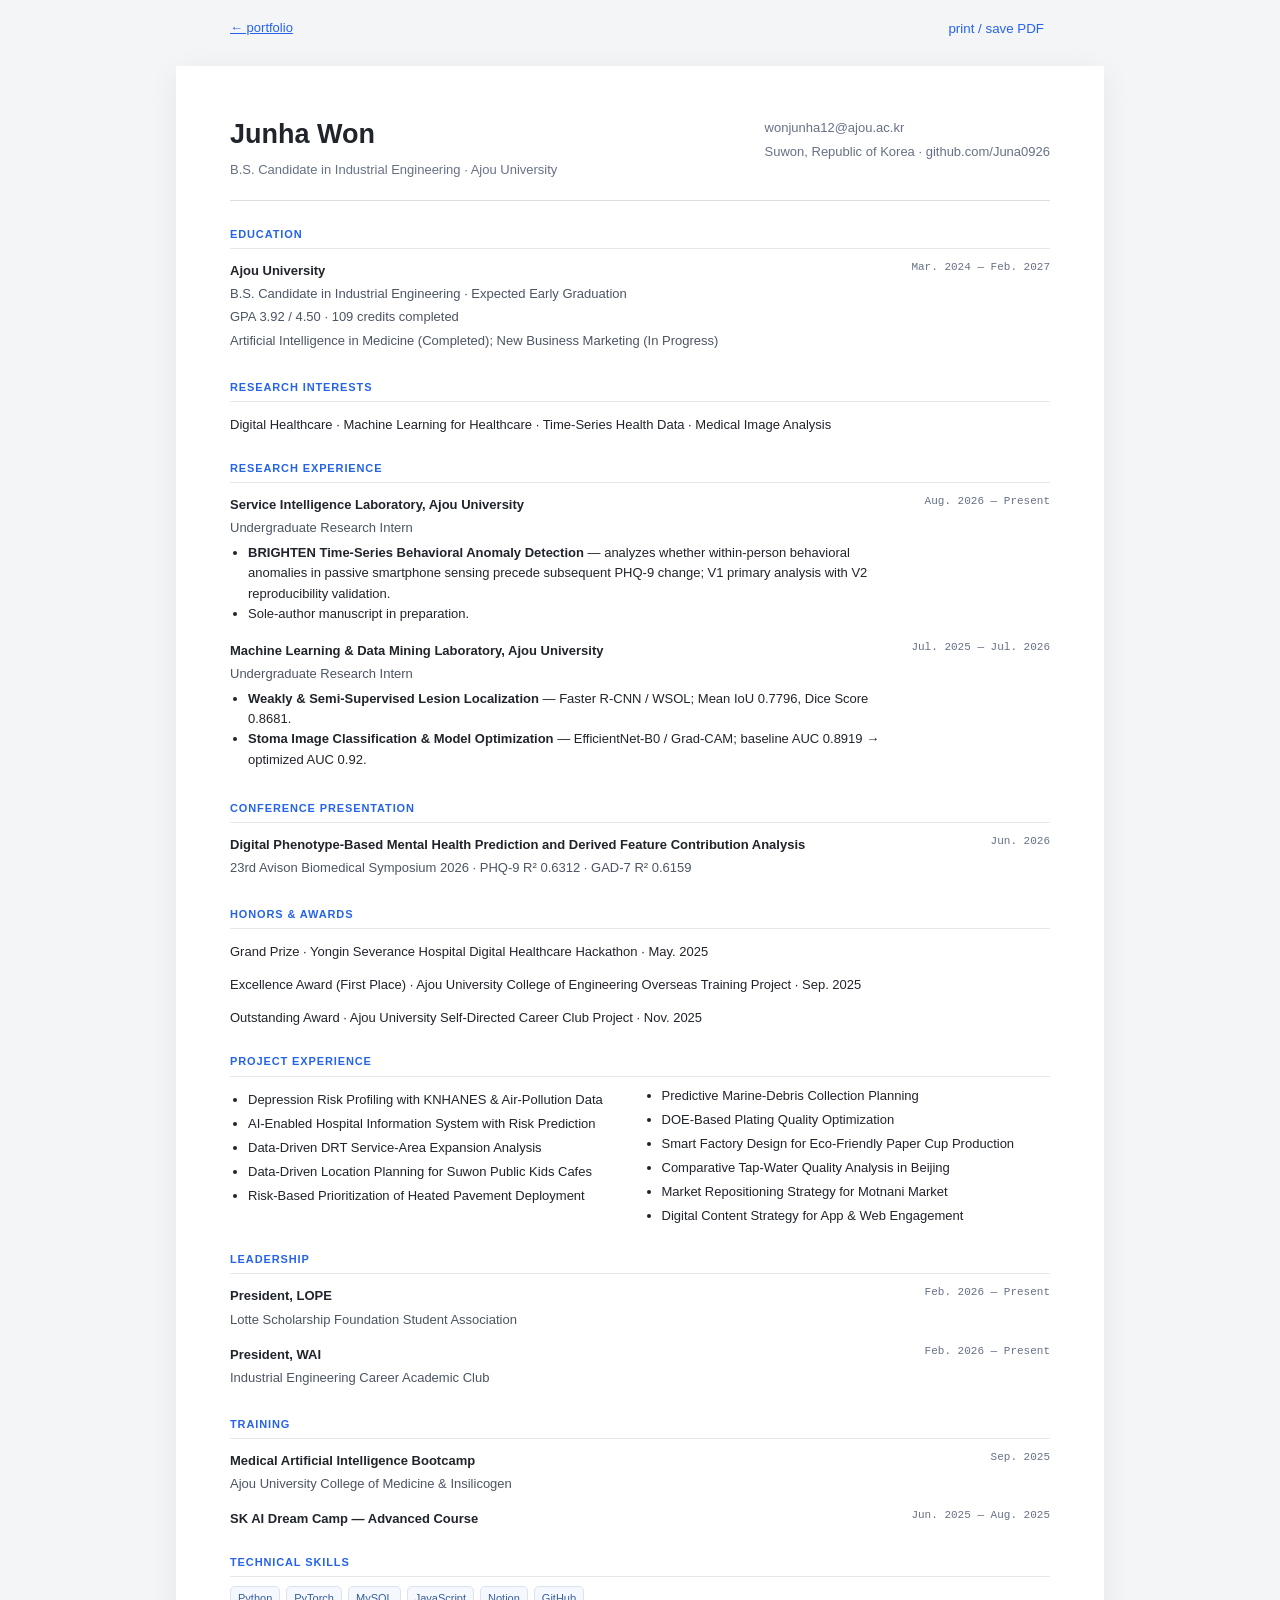
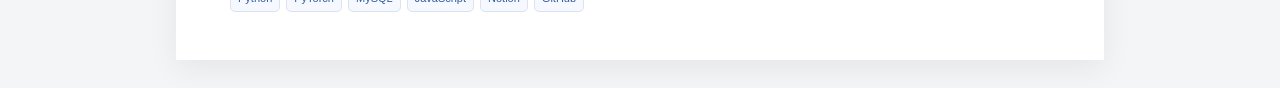
==== cv.html @ 07c9ad77 "Align KNHANES project title in CV" ====
<!doctype html><html lang="en"><head><meta charset="utf-8"><meta name="viewport" content="width=device-width,initial-scale=1"><title>Junha Won · CV</title><style>
body{font:13px/1.55 Arial,sans-serif;color:#20242b;margin:0;background:#f4f5f7}.page{max-width:820px;margin:28px auto;background:#fff;padding:48px 54px;box-shadow:0 8px 30px #0001}.back{max-width:820px;margin:18px auto 0;display:flex;justify-content:space-between}.back a,.back button{border:0;background:none;color:#2563eb;cursor:pointer}.top{display:flex;justify-content:space-between;border-bottom:1px solid #ddd;padding-bottom:16px}.top h1{font-size:27px;margin:0}.top p{margin:4px 0;color:#667085}h2{font-size:11px;letter-spacing:.08em;color:#2563eb;margin:25px 0 9px;border-bottom:1px solid #e5e7eb;padding-bottom:5px}.row{display:flex;justify-content:space-between;gap:24px;margin:12px 0}.row h3{font-size:13px;margin:0}.row p{margin:3px 0;color:#4b5563}.date{font:11px monospace;color:#667085;white-space:nowrap}ul{margin:5px 0;padding-left:18px}.projects{columns:2;column-gap:25px}.projects li{break-inside:avoid;margin:4px 0}.stack{display:flex;flex-wrap:wrap;gap:6px}.stack span{border:1px solid #dbe3f0;background:#f5f8ff;color:#355d9e;border-radius:5px;padding:3px 7px;font-size:11px}@media(max-width:700px){body{background:#fff}.page{margin:0;padding:25px 20px;box-shadow:none}.top,.row{display:block}.date{display:block;margin-top:4px}.projects{columns:1}.back{padding:0 20px}}@media print{body{background:#fff}.back{display:none}.page{margin:0;box-shadow:none}}</style></head><body><div class="back"><a href="./index.html">← portfolio</a><button onclick="print()">print / save PDF</button></div><main class="page"><header class="top"><div><h1>Junha Won</h1><p>B.S. Candidate in Industrial Engineering · Ajou University</p></div><div><p>wonjunha12@ajou.ac.kr</p><p>Suwon, Republic of Korea · github.com/Juna0926</p></div></header>
<h2>EDUCATION</h2><div class="row"><div><h3>Ajou University</h3><p>B.S. Candidate in Industrial Engineering · Expected Early Graduation</p><p>GPA 3.92 / 4.50 · 109 credits completed</p><p>Artificial Intelligence in Medicine (Completed); New Business Marketing (In Progress)</p></div><span class="date">Mar. 2024 — Feb. 2027</span></div>
<h2>RESEARCH INTERESTS</h2><p>Digital Healthcare · Machine Learning for Healthcare · Time-Series Health Data · Medical Image Analysis</p>
<h2>RESEARCH EXPERIENCE</h2><div class="row"><div><h3>Service Intelligence Laboratory, Ajou University</h3><p>Undergraduate Research Intern</p><ul><li><strong>BRIGHTEN Time-Series Behavioral Anomaly Detection</strong> — analyzes whether within-person behavioral anomalies in passive smartphone sensing precede subsequent PHQ-9 change; V1 primary analysis with V2 reproducibility validation.</li><li>Sole-author manuscript in preparation.</li></ul></div><span class="date">Aug. 2026 — Present</span></div><div class="row"><div><h3>Machine Learning &amp; Data Mining Laboratory, Ajou University</h3><p>Undergraduate Research Intern</p><ul><li><strong>Weakly &amp; Semi-Supervised Lesion Localization</strong> — Faster R-CNN / WSOL; Mean IoU 0.7796, Dice Score 0.8681.</li><li><strong>Stoma Image Classification &amp; Model Optimization</strong> — EfficientNet-B0 / Grad-CAM; baseline AUC 0.8919 → optimized AUC 0.92.</li></ul></div><span class="date">Jul. 2025 — Jul. 2026</span></div>
<h2>CONFERENCE PRESENTATION</h2><div class="row"><div><h3>Digital Phenotype-Based Mental Health Prediction and Derived Feature Contribution Analysis</h3><p>23rd Avison Biomedical Symposium 2026 · PHQ-9 R² 0.6312 · GAD-7 R² 0.6159</p></div><span class="date">Jun. 2026</span></div>
<h2>HONORS &amp; AWARDS</h2><p>Grand Prize · Yongin Severance Hospital Digital Healthcare Hackathon · May. 2025</p><p>Excellence Award (First Place) · Ajou University College of Engineering Overseas Training Project · Sep. 2025</p><p>Outstanding Award · Ajou University Self-Directed Career Club Project · Nov. 2025</p>
<h2>PROJECT EXPERIENCE</h2><ul class="projects"><li>Depression Risk Profiling with KNHANES &amp; Air-Pollution Data</li><li>AI-Enabled Hospital Information System with Risk Prediction</li><li>Data-Driven DRT Service-Area Expansion Analysis</li><li>Data-Driven Location Planning for Suwon Public Kids Cafes</li><li>Risk-Based Prioritization of Heated Pavement Deployment</li><li>Predictive Marine-Debris Collection Planning</li><li>DOE-Based Plating Quality Optimization</li><li>Smart Factory Design for Eco-Friendly Paper Cup Production</li><li>Comparative Tap-Water Quality Analysis in Beijing</li><li>Market Repositioning Strategy for Motnani Market</li><li>Digital Content Strategy for App &amp; Web Engagement</li></ul>
<h2>LEADERSHIP</h2><div class="row"><div><h3>President, LOPE</h3><p>Lotte Scholarship Foundation Student Association</p></div><span class="date">Feb. 2026 — Present</span></div><div class="row"><div><h3>President, WAI</h3><p>Industrial Engineering Career Academic Club</p></div><span class="date">Feb. 2026 — Present</span></div>
<h2>TRAINING</h2><div class="row"><div><h3>Medical Artificial Intelligence Bootcamp</h3><p>Ajou University College of Medicine &amp; Insilicogen</p></div><span class="date">Sep. 2025</span></div><div class="row"><div><h3>SK AI Dream Camp — Advanced Course</h3></div><span class="date">Jun. 2025 — Aug. 2025</span></div>
<h2>TECHNICAL SKILLS</h2><div class="stack"><span>Python</span><span>PyTorch</span><span>MySQL</span><span>JavaScript</span><span>Notion</span><span>GitHub</span></div>
</main></body></html>
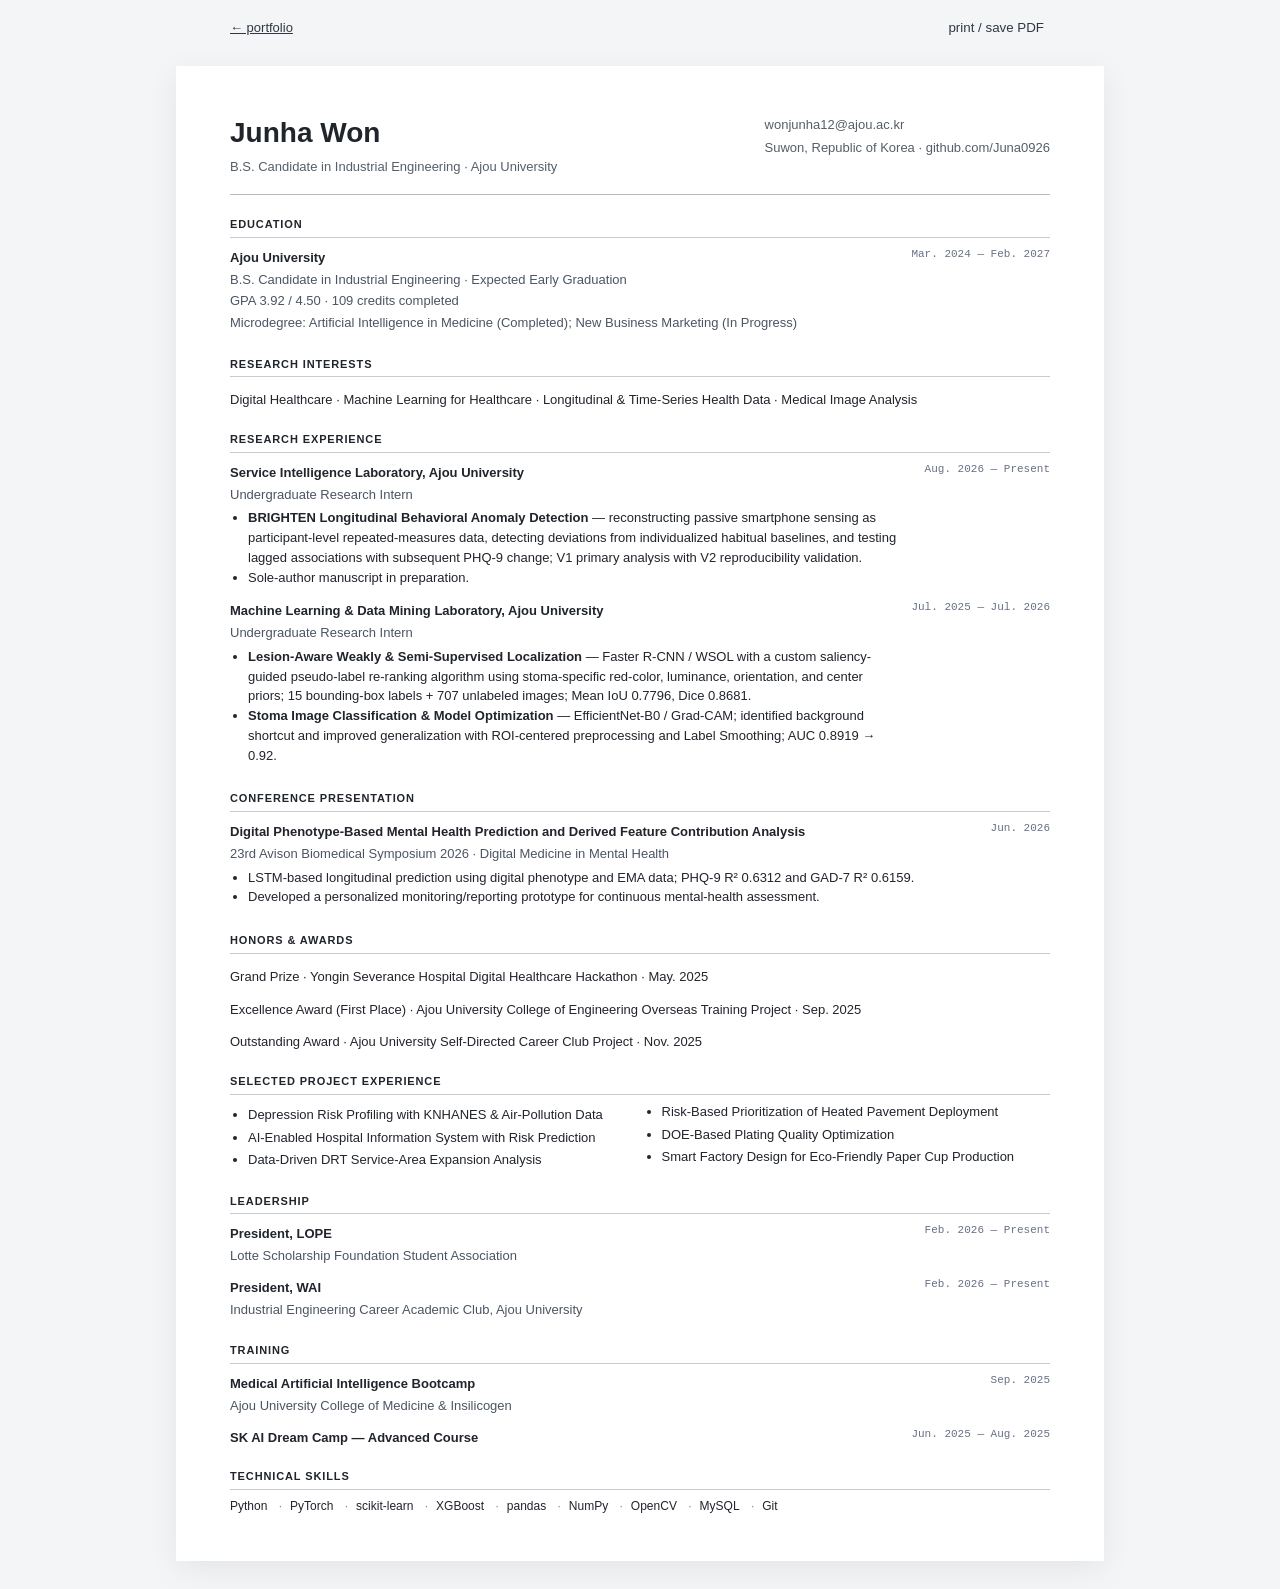
==== commit cf9e8da7: "Align web CV with final graduate-contact CV" ====
--- a/cv.html
+++ b/cv.html
@@ -1,12 +1,12 @@
 <!doctype html><html lang="en"><head><meta charset="utf-8"><meta name="viewport" content="width=device-width,initial-scale=1"><title>Junha Won · CV</title><style>
-body{font:13px/1.55 Arial,sans-serif;color:#20242b;margin:0;background:#f4f5f7}.page{max-width:820px;margin:28px auto;background:#fff;padding:48px 54px;box-shadow:0 8px 30px #0001}.back{max-width:820px;margin:18px auto 0;display:flex;justify-content:space-between}.back a,.back button{border:0;background:none;color:#2563eb;cursor:pointer}.top{display:flex;justify-content:space-between;border-bottom:1px solid #ddd;padding-bottom:16px}.top h1{font-size:27px;margin:0}.top p{margin:4px 0;color:#667085}h2{font-size:11px;letter-spacing:.08em;color:#2563eb;margin:25px 0 9px;border-bottom:1px solid #e5e7eb;padding-bottom:5px}.row{display:flex;justify-content:space-between;gap:24px;margin:12px 0}.row h3{font-size:13px;margin:0}.row p{margin:3px 0;color:#4b5563}.date{font:11px monospace;color:#667085;white-space:nowrap}ul{margin:5px 0;padding-left:18px}.projects{columns:2;column-gap:25px}.projects li{break-inside:avoid;margin:4px 0}.stack{display:flex;flex-wrap:wrap;gap:6px}.stack span{border:1px solid #dbe3f0;background:#f5f8ff;color:#355d9e;border-radius:5px;padding:3px 7px;font-size:11px}@media(max-width:700px){body{background:#fff}.page{margin:0;padding:25px 20px;box-shadow:none}.top,.row{display:block}.date{display:block;margin-top:4px}.projects{columns:1}.back{padding:0 20px}}@media print{body{background:#fff}.back{display:none}.page{margin:0;box-shadow:none}}</style></head><body><div class="back"><a href="./index.html">← portfolio</a><button onclick="print()">print / save PDF</button></div><main class="page"><header class="top"><div><h1>Junha Won</h1><p>B.S. Candidate in Industrial Engineering · Ajou University</p></div><div><p>wonjunha12@ajou.ac.kr</p><p>Suwon, Republic of Korea · github.com/Juna0926</p></div></header>
-<h2>EDUCATION</h2><div class="row"><div><h3>Ajou University</h3><p>B.S. Candidate in Industrial Engineering · Expected Early Graduation</p><p>GPA 3.92 / 4.50 · 109 credits completed</p><p>Artificial Intelligence in Medicine (Completed); New Business Marketing (In Progress)</p></div><span class="date">Mar. 2024 — Feb. 2027</span></div>
-<h2>RESEARCH INTERESTS</h2><p>Digital Healthcare · Machine Learning for Healthcare · Time-Series Health Data · Medical Image Analysis</p>
-<h2>RESEARCH EXPERIENCE</h2><div class="row"><div><h3>Service Intelligence Laboratory, Ajou University</h3><p>Undergraduate Research Intern</p><ul><li><strong>BRIGHTEN Time-Series Behavioral Anomaly Detection</strong> — analyzes whether within-person behavioral anomalies in passive smartphone sensing precede subsequent PHQ-9 change; V1 primary analysis with V2 reproducibility validation.</li><li>Sole-author manuscript in preparation.</li></ul></div><span class="date">Aug. 2026 — Present</span></div><div class="row"><div><h3>Machine Learning &amp; Data Mining Laboratory, Ajou University</h3><p>Undergraduate Research Intern</p><ul><li><strong>Weakly &amp; Semi-Supervised Lesion Localization</strong> — Faster R-CNN / WSOL; Mean IoU 0.7796, Dice Score 0.8681.</li><li><strong>Stoma Image Classification &amp; Model Optimization</strong> — EfficientNet-B0 / Grad-CAM; baseline AUC 0.8919 → optimized AUC 0.92.</li></ul></div><span class="date">Jul. 2025 — Jul. 2026</span></div>
-<h2>CONFERENCE PRESENTATION</h2><div class="row"><div><h3>Digital Phenotype-Based Mental Health Prediction and Derived Feature Contribution Analysis</h3><p>23rd Avison Biomedical Symposium 2026 · PHQ-9 R² 0.6312 · GAD-7 R² 0.6159</p></div><span class="date">Jun. 2026</span></div>
+body{font:13px/1.52 Arial,sans-serif;color:#20242b;margin:0;background:#f4f5f7}.page{max-width:820px;margin:28px auto;background:#fff;padding:46px 54px;box-shadow:0 8px 30px #0001}.back{max-width:820px;margin:18px auto 0;display:flex;justify-content:space-between}.back a,.back button{border:0;background:none;color:#303843;cursor:pointer}.top{display:flex;justify-content:space-between;border-bottom:1px solid #b7bcc4;padding-bottom:14px}.top h1{font-size:28px;margin:0}.top p{margin:3px 0;color:#555e69}h2{font-size:11px;letter-spacing:.08em;color:#20242b;margin:21px 0 7px;border-bottom:1px solid #c8ccd2;padding-bottom:4px}.row{display:flex;justify-content:space-between;gap:24px;margin:10px 0}.row h3{font-size:13px;margin:0}.row p{margin:2px 0;color:#4b5563}.date{font:11px monospace;color:#667085;white-space:nowrap}ul{margin:4px 0;padding-left:18px}.projects{columns:2;column-gap:25px}.projects li{break-inside:avoid;margin:3px 0}.stack{display:flex;flex-wrap:wrap;gap:8px}.stack span{font-size:12px}.stack span:not(:last-child)::after{content:' · ';color:#888;margin-left:8px}@media(max-width:700px){body{background:#fff}.page{margin:0;padding:25px 20px;box-shadow:none}.top,.row{display:block}.date{display:block;margin-top:4px}.projects{columns:1}.back{padding:0 20px}}@media print{body{background:#fff}.back{display:none}.page{margin:0;box-shadow:none}}</style></head><body><div class="back"><a href="./index.html">← portfolio</a><button onclick="print()">print / save PDF</button></div><main class="page"><header class="top"><div><h1>Junha Won</h1><p>B.S. Candidate in Industrial Engineering · Ajou University</p></div><div><p>wonjunha12@ajou.ac.kr</p><p>Suwon, Republic of Korea · github.com/Juna0926</p></div></header>
+<h2>EDUCATION</h2><div class="row"><div><h3>Ajou University</h3><p>B.S. Candidate in Industrial Engineering · Expected Early Graduation</p><p>GPA 3.92 / 4.50 · 109 credits completed</p><p>Microdegree: Artificial Intelligence in Medicine (Completed); New Business Marketing (In Progress)</p></div><span class="date">Mar. 2024 — Feb. 2027</span></div>
+<h2>RESEARCH INTERESTS</h2><p>Digital Healthcare · Machine Learning for Healthcare · Longitudinal &amp; Time-Series Health Data · Medical Image Analysis</p>
+<h2>RESEARCH EXPERIENCE</h2><div class="row"><div><h3>Service Intelligence Laboratory, Ajou University</h3><p>Undergraduate Research Intern</p><ul><li><strong>BRIGHTEN Longitudinal Behavioral Anomaly Detection</strong> — reconstructing passive smartphone sensing as participant-level repeated-measures data, detecting deviations from individualized habitual baselines, and testing lagged associations with subsequent PHQ-9 change; V1 primary analysis with V2 reproducibility validation.</li><li>Sole-author manuscript in preparation.</li></ul></div><span class="date">Aug. 2026 — Present</span></div><div class="row"><div><h3>Machine Learning &amp; Data Mining Laboratory, Ajou University</h3><p>Undergraduate Research Intern</p><ul><li><strong>Lesion-Aware Weakly &amp; Semi-Supervised Localization</strong> — Faster R-CNN / WSOL with a custom saliency-guided pseudo-label re-ranking algorithm using stoma-specific red-color, luminance, orientation, and center priors; 15 bounding-box labels + 707 unlabeled images; Mean IoU 0.7796, Dice 0.8681.</li><li><strong>Stoma Image Classification &amp; Model Optimization</strong> — EfficientNet-B0 / Grad-CAM; identified background shortcut and improved generalization with ROI-centered preprocessing and Label Smoothing; AUC 0.8919 → 0.92.</li></ul></div><span class="date">Jul. 2025 — Jul. 2026</span></div>
+<h2>CONFERENCE PRESENTATION</h2><div class="row"><div><h3>Digital Phenotype-Based Mental Health Prediction and Derived Feature Contribution Analysis</h3><p>23rd Avison Biomedical Symposium 2026 · Digital Medicine in Mental Health</p><ul><li>LSTM-based longitudinal prediction using digital phenotype and EMA data; PHQ-9 R² 0.6312 and GAD-7 R² 0.6159.</li><li>Developed a personalized monitoring/reporting prototype for continuous mental-health assessment.</li></ul></div><span class="date">Jun. 2026</span></div>
 <h2>HONORS &amp; AWARDS</h2><p>Grand Prize · Yongin Severance Hospital Digital Healthcare Hackathon · May. 2025</p><p>Excellence Award (First Place) · Ajou University College of Engineering Overseas Training Project · Sep. 2025</p><p>Outstanding Award · Ajou University Self-Directed Career Club Project · Nov. 2025</p>
-<h2>PROJECT EXPERIENCE</h2><ul class="projects"><li>Depression Risk Profiling with KNHANES &amp; Air-Pollution Data</li><li>AI-Enabled Hospital Information System with Risk Prediction</li><li>Data-Driven DRT Service-Area Expansion Analysis</li><li>Data-Driven Location Planning for Suwon Public Kids Cafes</li><li>Risk-Based Prioritization of Heated Pavement Deployment</li><li>Predictive Marine-Debris Collection Planning</li><li>DOE-Based Plating Quality Optimization</li><li>Smart Factory Design for Eco-Friendly Paper Cup Production</li><li>Comparative Tap-Water Quality Analysis in Beijing</li><li>Market Repositioning Strategy for Motnani Market</li><li>Digital Content Strategy for App &amp; Web Engagement</li></ul>
-<h2>LEADERSHIP</h2><div class="row"><div><h3>President, LOPE</h3><p>Lotte Scholarship Foundation Student Association</p></div><span class="date">Feb. 2026 — Present</span></div><div class="row"><div><h3>President, WAI</h3><p>Industrial Engineering Career Academic Club</p></div><span class="date">Feb. 2026 — Present</span></div>
+<h2>SELECTED PROJECT EXPERIENCE</h2><ul class="projects"><li>Depression Risk Profiling with KNHANES &amp; Air-Pollution Data</li><li>AI-Enabled Hospital Information System with Risk Prediction</li><li>Data-Driven DRT Service-Area Expansion Analysis</li><li>Risk-Based Prioritization of Heated Pavement Deployment</li><li>DOE-Based Plating Quality Optimization</li><li>Smart Factory Design for Eco-Friendly Paper Cup Production</li></ul>
+<h2>LEADERSHIP</h2><div class="row"><div><h3>President, LOPE</h3><p>Lotte Scholarship Foundation Student Association</p></div><span class="date">Feb. 2026 — Present</span></div><div class="row"><div><h3>President, WAI</h3><p>Industrial Engineering Career Academic Club, Ajou University</p></div><span class="date">Feb. 2026 — Present</span></div>
 <h2>TRAINING</h2><div class="row"><div><h3>Medical Artificial Intelligence Bootcamp</h3><p>Ajou University College of Medicine &amp; Insilicogen</p></div><span class="date">Sep. 2025</span></div><div class="row"><div><h3>SK AI Dream Camp — Advanced Course</h3></div><span class="date">Jun. 2025 — Aug. 2025</span></div>
-<h2>TECHNICAL SKILLS</h2><div class="stack"><span>Python</span><span>PyTorch</span><span>MySQL</span><span>JavaScript</span><span>Notion</span><span>GitHub</span></div>
+<h2>TECHNICAL SKILLS</h2><div class="stack"><span>Python</span><span>PyTorch</span><span>scikit-learn</span><span>XGBoost</span><span>pandas</span><span>NumPy</span><span>OpenCV</span><span>MySQL</span><span>Git</span></div>
 </main></body></html>
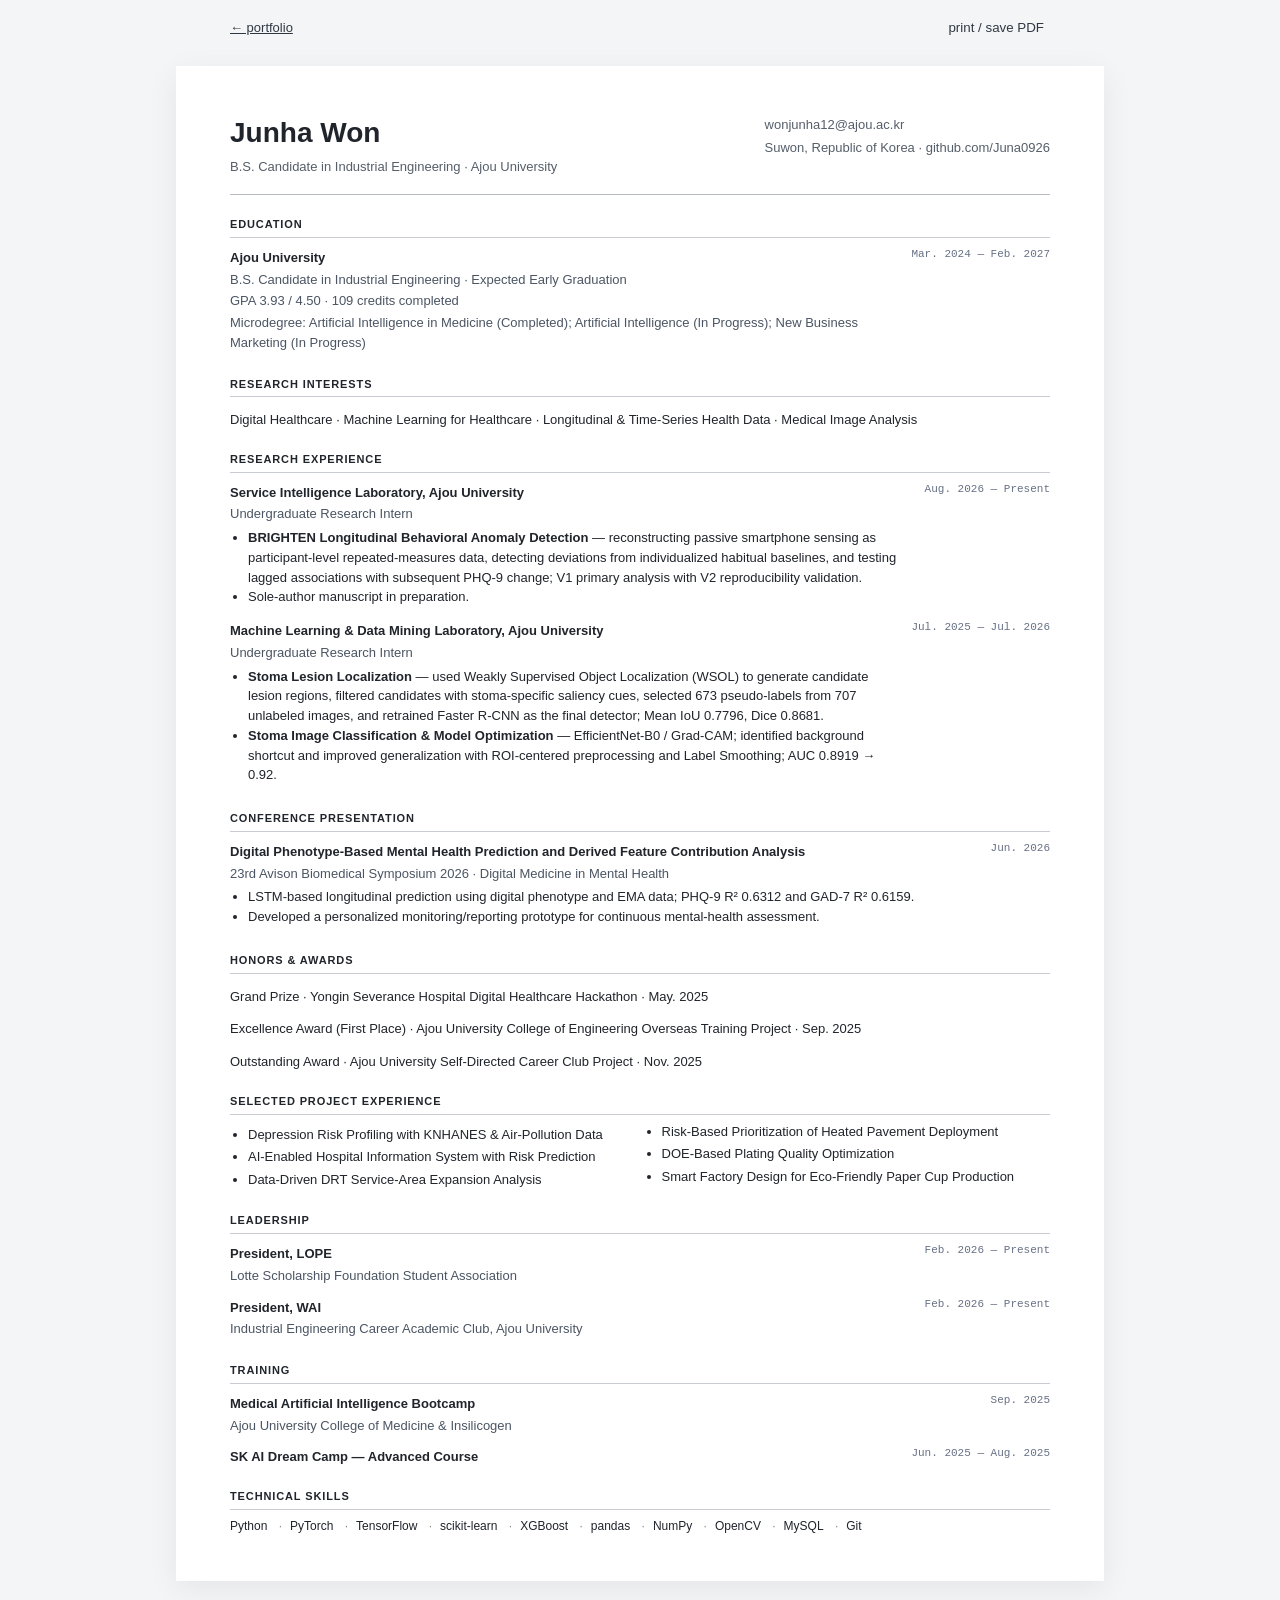
==== commit e8c517c4: "Sync web CV with final graduate contact CV" ====
--- a/cv.html
+++ b/cv.html
@@ -1,12 +1,12 @@
 <!doctype html><html lang="en"><head><meta charset="utf-8"><meta name="viewport" content="width=device-width,initial-scale=1"><title>Junha Won · CV</title><style>
 body{font:13px/1.52 Arial,sans-serif;color:#20242b;margin:0;background:#f4f5f7}.page{max-width:820px;margin:28px auto;background:#fff;padding:46px 54px;box-shadow:0 8px 30px #0001}.back{max-width:820px;margin:18px auto 0;display:flex;justify-content:space-between}.back a,.back button{border:0;background:none;color:#303843;cursor:pointer}.top{display:flex;justify-content:space-between;border-bottom:1px solid #b7bcc4;padding-bottom:14px}.top h1{font-size:28px;margin:0}.top p{margin:3px 0;color:#555e69}h2{font-size:11px;letter-spacing:.08em;color:#20242b;margin:21px 0 7px;border-bottom:1px solid #c8ccd2;padding-bottom:4px}.row{display:flex;justify-content:space-between;gap:24px;margin:10px 0}.row h3{font-size:13px;margin:0}.row p{margin:2px 0;color:#4b5563}.date{font:11px monospace;color:#667085;white-space:nowrap}ul{margin:4px 0;padding-left:18px}.projects{columns:2;column-gap:25px}.projects li{break-inside:avoid;margin:3px 0}.stack{display:flex;flex-wrap:wrap;gap:8px}.stack span{font-size:12px}.stack span:not(:last-child)::after{content:' · ';color:#888;margin-left:8px}@media(max-width:700px){body{background:#fff}.page{margin:0;padding:25px 20px;box-shadow:none}.top,.row{display:block}.date{display:block;margin-top:4px}.projects{columns:1}.back{padding:0 20px}}@media print{body{background:#fff}.back{display:none}.page{margin:0;box-shadow:none}}</style></head><body><div class="back"><a href="./index.html">← portfolio</a><button onclick="print()">print / save PDF</button></div><main class="page"><header class="top"><div><h1>Junha Won</h1><p>B.S. Candidate in Industrial Engineering · Ajou University</p></div><div><p>wonjunha12@ajou.ac.kr</p><p>Suwon, Republic of Korea · github.com/Juna0926</p></div></header>
-<h2>EDUCATION</h2><div class="row"><div><h3>Ajou University</h3><p>B.S. Candidate in Industrial Engineering · Expected Early Graduation</p><p>GPA 3.92 / 4.50 · 109 credits completed</p><p>Microdegree: Artificial Intelligence in Medicine (Completed); New Business Marketing (In Progress)</p></div><span class="date">Mar. 2024 — Feb. 2027</span></div>
+<h2>EDUCATION</h2><div class="row"><div><h3>Ajou University</h3><p>B.S. Candidate in Industrial Engineering · Expected Early Graduation</p><p>GPA 3.93 / 4.50 · 109 credits completed</p><p>Microdegree: Artificial Intelligence in Medicine (Completed); Artificial Intelligence (In Progress); New Business Marketing (In Progress)</p></div><span class="date">Mar. 2024 — Feb. 2027</span></div>
 <h2>RESEARCH INTERESTS</h2><p>Digital Healthcare · Machine Learning for Healthcare · Longitudinal &amp; Time-Series Health Data · Medical Image Analysis</p>
-<h2>RESEARCH EXPERIENCE</h2><div class="row"><div><h3>Service Intelligence Laboratory, Ajou University</h3><p>Undergraduate Research Intern</p><ul><li><strong>BRIGHTEN Longitudinal Behavioral Anomaly Detection</strong> — reconstructing passive smartphone sensing as participant-level repeated-measures data, detecting deviations from individualized habitual baselines, and testing lagged associations with subsequent PHQ-9 change; V1 primary analysis with V2 reproducibility validation.</li><li>Sole-author manuscript in preparation.</li></ul></div><span class="date">Aug. 2026 — Present</span></div><div class="row"><div><h3>Machine Learning &amp; Data Mining Laboratory, Ajou University</h3><p>Undergraduate Research Intern</p><ul><li><strong>Lesion-Aware Weakly &amp; Semi-Supervised Localization</strong> — Faster R-CNN / WSOL with a custom saliency-guided pseudo-label re-ranking algorithm using stoma-specific red-color, luminance, orientation, and center priors; 15 bounding-box labels + 707 unlabeled images; Mean IoU 0.7796, Dice 0.8681.</li><li><strong>Stoma Image Classification &amp; Model Optimization</strong> — EfficientNet-B0 / Grad-CAM; identified background shortcut and improved generalization with ROI-centered preprocessing and Label Smoothing; AUC 0.8919 → 0.92.</li></ul></div><span class="date">Jul. 2025 — Jul. 2026</span></div>
+<h2>RESEARCH EXPERIENCE</h2><div class="row"><div><h3>Service Intelligence Laboratory, Ajou University</h3><p>Undergraduate Research Intern</p><ul><li><strong>BRIGHTEN Longitudinal Behavioral Anomaly Detection</strong> — reconstructing passive smartphone sensing as participant-level repeated-measures data, detecting deviations from individualized habitual baselines, and testing lagged associations with subsequent PHQ-9 change; V1 primary analysis with V2 reproducibility validation.</li><li>Sole-author manuscript in preparation.</li></ul></div><span class="date">Aug. 2026 — Present</span></div><div class="row"><div><h3>Machine Learning &amp; Data Mining Laboratory, Ajou University</h3><p>Undergraduate Research Intern</p><ul><li><strong>Stoma Lesion Localization</strong> — used Weakly Supervised Object Localization (WSOL) to generate candidate lesion regions, filtered candidates with stoma-specific saliency cues, selected 673 pseudo-labels from 707 unlabeled images, and retrained Faster R-CNN as the final detector; Mean IoU 0.7796, Dice 0.8681.</li><li><strong>Stoma Image Classification &amp; Model Optimization</strong> — EfficientNet-B0 / Grad-CAM; identified background shortcut and improved generalization with ROI-centered preprocessing and Label Smoothing; AUC 0.8919 → 0.92.</li></ul></div><span class="date">Jul. 2025 — Jul. 2026</span></div>
 <h2>CONFERENCE PRESENTATION</h2><div class="row"><div><h3>Digital Phenotype-Based Mental Health Prediction and Derived Feature Contribution Analysis</h3><p>23rd Avison Biomedical Symposium 2026 · Digital Medicine in Mental Health</p><ul><li>LSTM-based longitudinal prediction using digital phenotype and EMA data; PHQ-9 R² 0.6312 and GAD-7 R² 0.6159.</li><li>Developed a personalized monitoring/reporting prototype for continuous mental-health assessment.</li></ul></div><span class="date">Jun. 2026</span></div>
 <h2>HONORS &amp; AWARDS</h2><p>Grand Prize · Yongin Severance Hospital Digital Healthcare Hackathon · May. 2025</p><p>Excellence Award (First Place) · Ajou University College of Engineering Overseas Training Project · Sep. 2025</p><p>Outstanding Award · Ajou University Self-Directed Career Club Project · Nov. 2025</p>
 <h2>SELECTED PROJECT EXPERIENCE</h2><ul class="projects"><li>Depression Risk Profiling with KNHANES &amp; Air-Pollution Data</li><li>AI-Enabled Hospital Information System with Risk Prediction</li><li>Data-Driven DRT Service-Area Expansion Analysis</li><li>Risk-Based Prioritization of Heated Pavement Deployment</li><li>DOE-Based Plating Quality Optimization</li><li>Smart Factory Design for Eco-Friendly Paper Cup Production</li></ul>
 <h2>LEADERSHIP</h2><div class="row"><div><h3>President, LOPE</h3><p>Lotte Scholarship Foundation Student Association</p></div><span class="date">Feb. 2026 — Present</span></div><div class="row"><div><h3>President, WAI</h3><p>Industrial Engineering Career Academic Club, Ajou University</p></div><span class="date">Feb. 2026 — Present</span></div>
 <h2>TRAINING</h2><div class="row"><div><h3>Medical Artificial Intelligence Bootcamp</h3><p>Ajou University College of Medicine &amp; Insilicogen</p></div><span class="date">Sep. 2025</span></div><div class="row"><div><h3>SK AI Dream Camp — Advanced Course</h3></div><span class="date">Jun. 2025 — Aug. 2025</span></div>
-<h2>TECHNICAL SKILLS</h2><div class="stack"><span>Python</span><span>PyTorch</span><span>scikit-learn</span><span>XGBoost</span><span>pandas</span><span>NumPy</span><span>OpenCV</span><span>MySQL</span><span>Git</span></div>
+<h2>TECHNICAL SKILLS</h2><div class="stack"><span>Python</span><span>PyTorch</span><span>TensorFlow</span><span>scikit-learn</span><span>XGBoost</span><span>pandas</span><span>NumPy</span><span>OpenCV</span><span>MySQL</span><span>Git</span></div>
 </main></body></html>
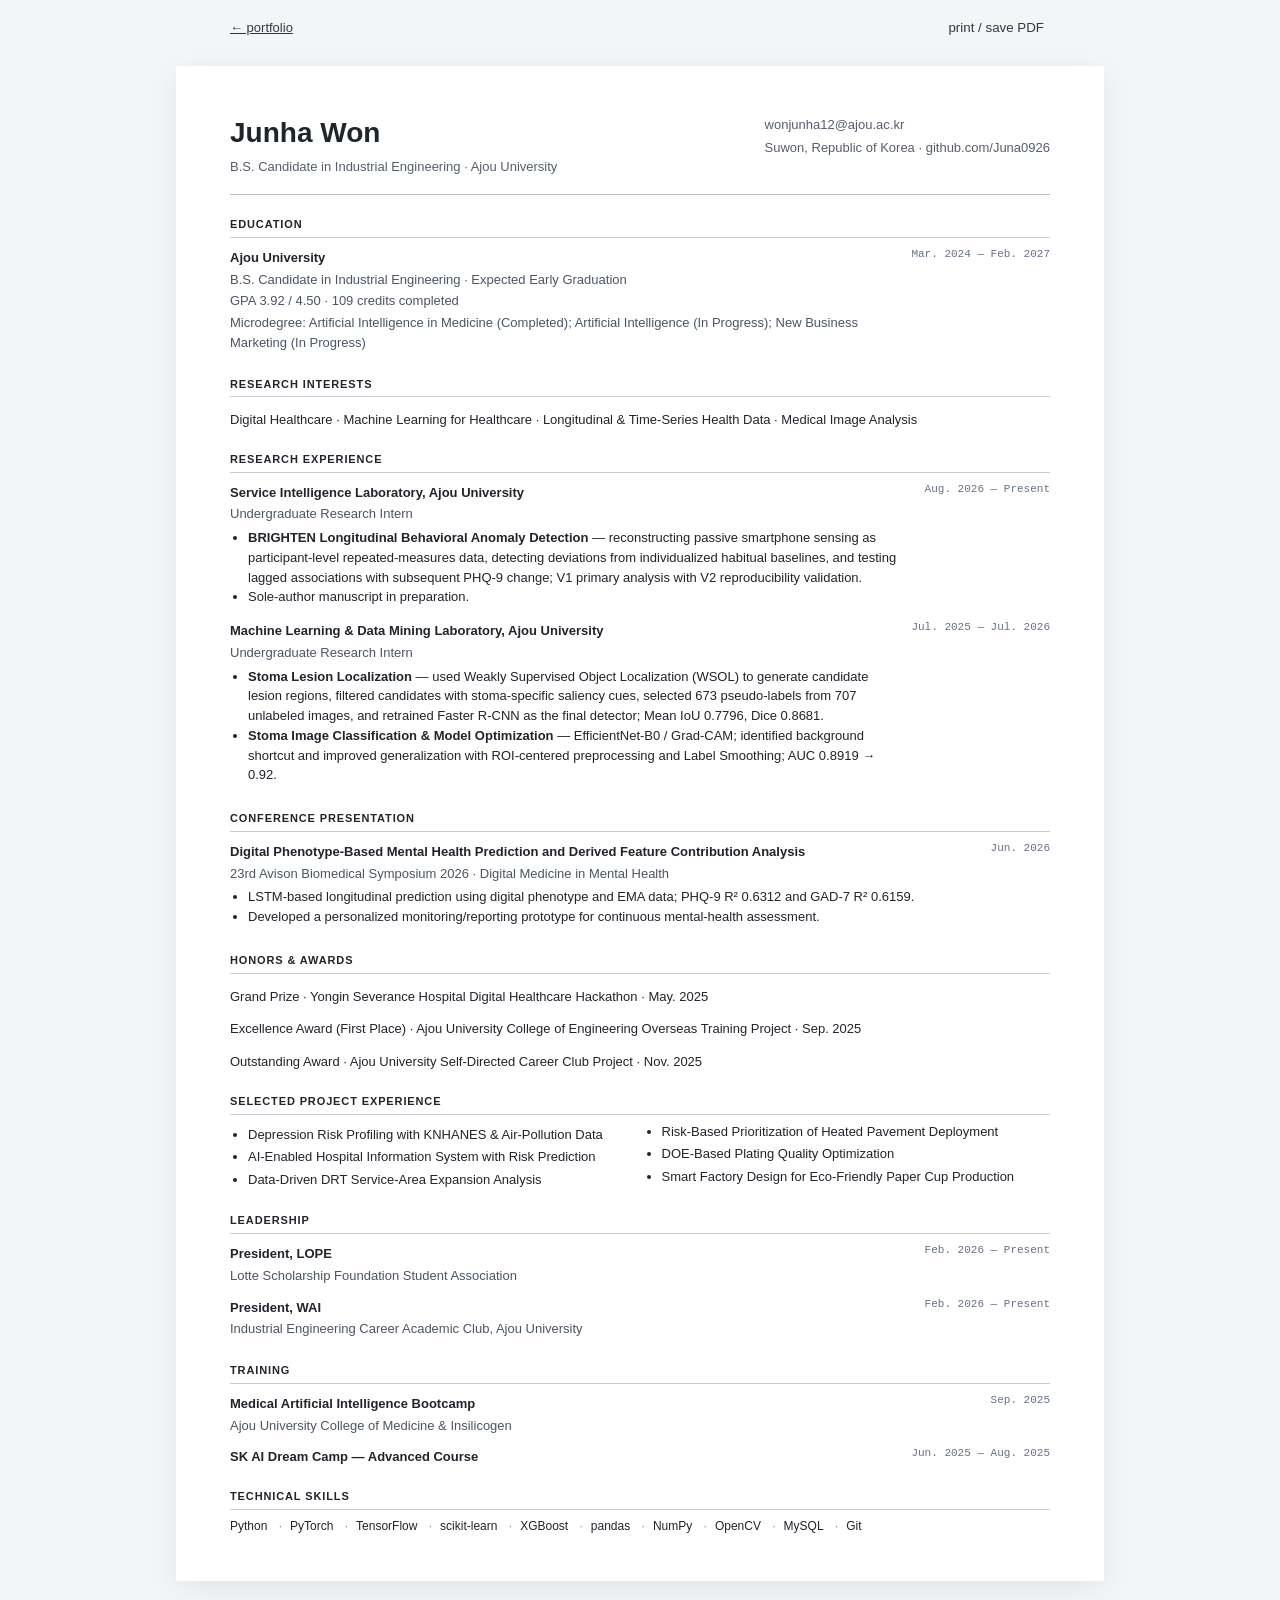
==== commit 113dbafa: "Correct GPA to 3.92" ====
--- a/cv.html
+++ b/cv.html
@@ -1,6 +1,6 @@
 <!doctype html><html lang="en"><head><meta charset="utf-8"><meta name="viewport" content="width=device-width,initial-scale=1"><title>Junha Won · CV</title><style>
 body{font:13px/1.52 Arial,sans-serif;color:#20242b;margin:0;background:#f4f5f7}.page{max-width:820px;margin:28px auto;background:#fff;padding:46px 54px;box-shadow:0 8px 30px #0001}.back{max-width:820px;margin:18px auto 0;display:flex;justify-content:space-between}.back a,.back button{border:0;background:none;color:#303843;cursor:pointer}.top{display:flex;justify-content:space-between;border-bottom:1px solid #b7bcc4;padding-bottom:14px}.top h1{font-size:28px;margin:0}.top p{margin:3px 0;color:#555e69}h2{font-size:11px;letter-spacing:.08em;color:#20242b;margin:21px 0 7px;border-bottom:1px solid #c8ccd2;padding-bottom:4px}.row{display:flex;justify-content:space-between;gap:24px;margin:10px 0}.row h3{font-size:13px;margin:0}.row p{margin:2px 0;color:#4b5563}.date{font:11px monospace;color:#667085;white-space:nowrap}ul{margin:4px 0;padding-left:18px}.projects{columns:2;column-gap:25px}.projects li{break-inside:avoid;margin:3px 0}.stack{display:flex;flex-wrap:wrap;gap:8px}.stack span{font-size:12px}.stack span:not(:last-child)::after{content:' · ';color:#888;margin-left:8px}@media(max-width:700px){body{background:#fff}.page{margin:0;padding:25px 20px;box-shadow:none}.top,.row{display:block}.date{display:block;margin-top:4px}.projects{columns:1}.back{padding:0 20px}}@media print{body{background:#fff}.back{display:none}.page{margin:0;box-shadow:none}}</style></head><body><div class="back"><a href="./index.html">← portfolio</a><button onclick="print()">print / save PDF</button></div><main class="page"><header class="top"><div><h1>Junha Won</h1><p>B.S. Candidate in Industrial Engineering · Ajou University</p></div><div><p>wonjunha12@ajou.ac.kr</p><p>Suwon, Republic of Korea · github.com/Juna0926</p></div></header>
-<h2>EDUCATION</h2><div class="row"><div><h3>Ajou University</h3><p>B.S. Candidate in Industrial Engineering · Expected Early Graduation</p><p>GPA 3.93 / 4.50 · 109 credits completed</p><p>Microdegree: Artificial Intelligence in Medicine (Completed); Artificial Intelligence (In Progress); New Business Marketing (In Progress)</p></div><span class="date">Mar. 2024 — Feb. 2027</span></div>
+<h2>EDUCATION</h2><div class="row"><div><h3>Ajou University</h3><p>B.S. Candidate in Industrial Engineering · Expected Early Graduation</p><p>GPA 3.92 / 4.50 · 109 credits completed</p><p>Microdegree: Artificial Intelligence in Medicine (Completed); Artificial Intelligence (In Progress); New Business Marketing (In Progress)</p></div><span class="date">Mar. 2024 — Feb. 2027</span></div>
 <h2>RESEARCH INTERESTS</h2><p>Digital Healthcare · Machine Learning for Healthcare · Longitudinal &amp; Time-Series Health Data · Medical Image Analysis</p>
 <h2>RESEARCH EXPERIENCE</h2><div class="row"><div><h3>Service Intelligence Laboratory, Ajou University</h3><p>Undergraduate Research Intern</p><ul><li><strong>BRIGHTEN Longitudinal Behavioral Anomaly Detection</strong> — reconstructing passive smartphone sensing as participant-level repeated-measures data, detecting deviations from individualized habitual baselines, and testing lagged associations with subsequent PHQ-9 change; V1 primary analysis with V2 reproducibility validation.</li><li>Sole-author manuscript in preparation.</li></ul></div><span class="date">Aug. 2026 — Present</span></div><div class="row"><div><h3>Machine Learning &amp; Data Mining Laboratory, Ajou University</h3><p>Undergraduate Research Intern</p><ul><li><strong>Stoma Lesion Localization</strong> — used Weakly Supervised Object Localization (WSOL) to generate candidate lesion regions, filtered candidates with stoma-specific saliency cues, selected 673 pseudo-labels from 707 unlabeled images, and retrained Faster R-CNN as the final detector; Mean IoU 0.7796, Dice 0.8681.</li><li><strong>Stoma Image Classification &amp; Model Optimization</strong> — EfficientNet-B0 / Grad-CAM; identified background shortcut and improved generalization with ROI-centered preprocessing and Label Smoothing; AUC 0.8919 → 0.92.</li></ul></div><span class="date">Jul. 2025 — Jul. 2026</span></div>
 <h2>CONFERENCE PRESENTATION</h2><div class="row"><div><h3>Digital Phenotype-Based Mental Health Prediction and Derived Feature Contribution Analysis</h3><p>23rd Avison Biomedical Symposium 2026 · Digital Medicine in Mental Health</p><ul><li>LSTM-based longitudinal prediction using digital phenotype and EMA data; PHQ-9 R² 0.6312 and GAD-7 R² 0.6159.</li><li>Developed a personalized monitoring/reporting prototype for continuous mental-health assessment.</li></ul></div><span class="date">Jun. 2026</span></div>
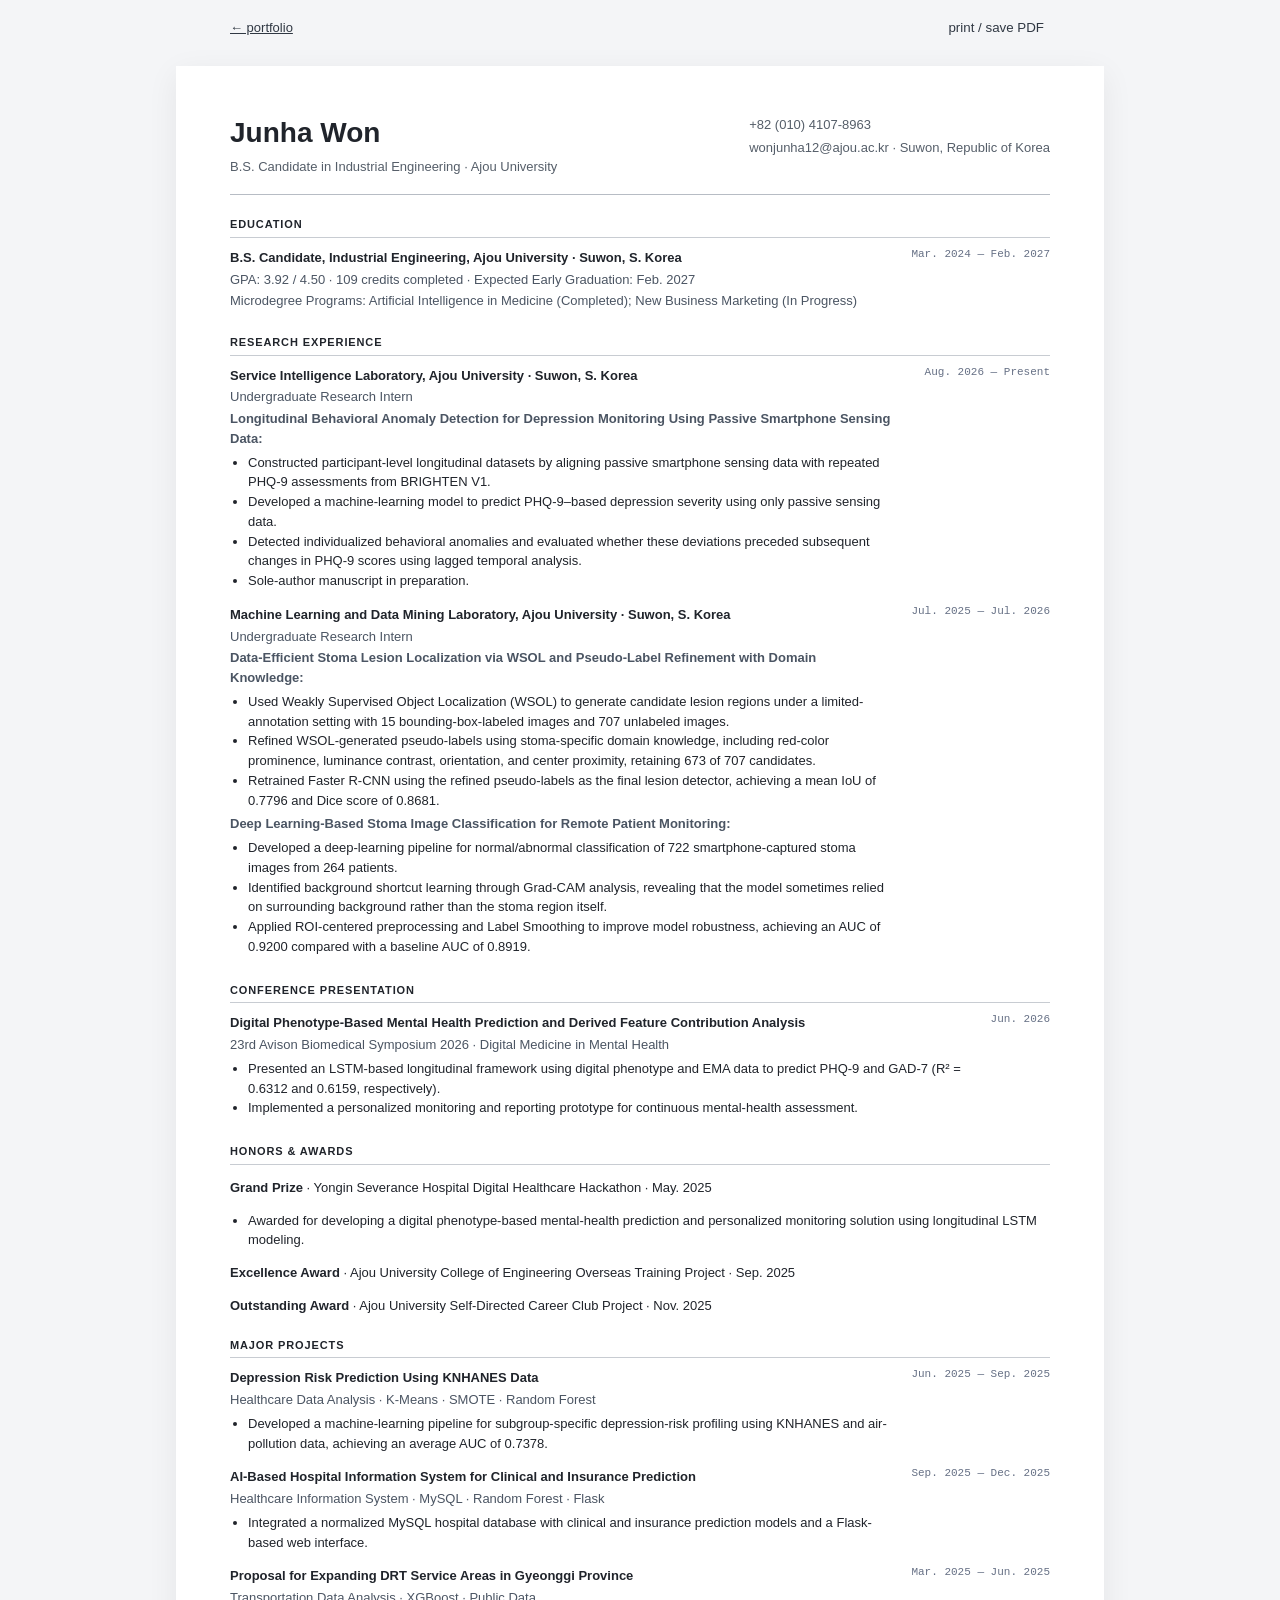
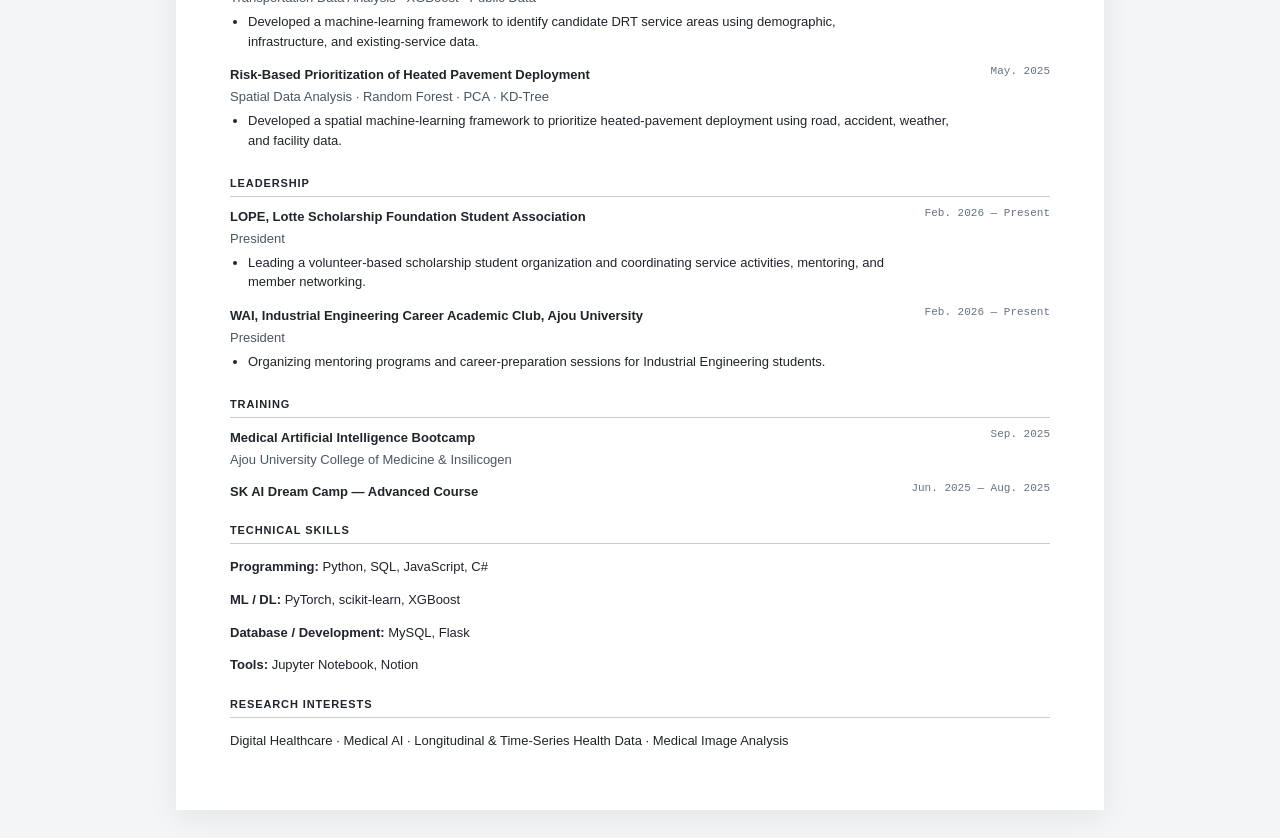
==== commit 90ccc00c: "Align web CV with final graduate-contact CV" ====
--- a/cv.html
+++ b/cv.html
@@ -1,12 +1,12 @@
 <!doctype html><html lang="en"><head><meta charset="utf-8"><meta name="viewport" content="width=device-width,initial-scale=1"><title>Junha Won · CV</title><style>
-body{font:13px/1.52 Arial,sans-serif;color:#20242b;margin:0;background:#f4f5f7}.page{max-width:820px;margin:28px auto;background:#fff;padding:46px 54px;box-shadow:0 8px 30px #0001}.back{max-width:820px;margin:18px auto 0;display:flex;justify-content:space-between}.back a,.back button{border:0;background:none;color:#303843;cursor:pointer}.top{display:flex;justify-content:space-between;border-bottom:1px solid #b7bcc4;padding-bottom:14px}.top h1{font-size:28px;margin:0}.top p{margin:3px 0;color:#555e69}h2{font-size:11px;letter-spacing:.08em;color:#20242b;margin:21px 0 7px;border-bottom:1px solid #c8ccd2;padding-bottom:4px}.row{display:flex;justify-content:space-between;gap:24px;margin:10px 0}.row h3{font-size:13px;margin:0}.row p{margin:2px 0;color:#4b5563}.date{font:11px monospace;color:#667085;white-space:nowrap}ul{margin:4px 0;padding-left:18px}.projects{columns:2;column-gap:25px}.projects li{break-inside:avoid;margin:3px 0}.stack{display:flex;flex-wrap:wrap;gap:8px}.stack span{font-size:12px}.stack span:not(:last-child)::after{content:' · ';color:#888;margin-left:8px}@media(max-width:700px){body{background:#fff}.page{margin:0;padding:25px 20px;box-shadow:none}.top,.row{display:block}.date{display:block;margin-top:4px}.projects{columns:1}.back{padding:0 20px}}@media print{body{background:#fff}.back{display:none}.page{margin:0;box-shadow:none}}</style></head><body><div class="back"><a href="./index.html">← portfolio</a><button onclick="print()">print / save PDF</button></div><main class="page"><header class="top"><div><h1>Junha Won</h1><p>B.S. Candidate in Industrial Engineering · Ajou University</p></div><div><p>wonjunha12@ajou.ac.kr</p><p>Suwon, Republic of Korea · github.com/Juna0926</p></div></header>
-<h2>EDUCATION</h2><div class="row"><div><h3>Ajou University</h3><p>B.S. Candidate in Industrial Engineering · Expected Early Graduation</p><p>GPA 3.92 / 4.50 · 109 credits completed</p><p>Microdegree: Artificial Intelligence in Medicine (Completed); Artificial Intelligence (In Progress); New Business Marketing (In Progress)</p></div><span class="date">Mar. 2024 — Feb. 2027</span></div>
-<h2>RESEARCH INTERESTS</h2><p>Digital Healthcare · Machine Learning for Healthcare · Longitudinal &amp; Time-Series Health Data · Medical Image Analysis</p>
-<h2>RESEARCH EXPERIENCE</h2><div class="row"><div><h3>Service Intelligence Laboratory, Ajou University</h3><p>Undergraduate Research Intern</p><ul><li><strong>BRIGHTEN Longitudinal Behavioral Anomaly Detection</strong> — reconstructing passive smartphone sensing as participant-level repeated-measures data, detecting deviations from individualized habitual baselines, and testing lagged associations with subsequent PHQ-9 change; V1 primary analysis with V2 reproducibility validation.</li><li>Sole-author manuscript in preparation.</li></ul></div><span class="date">Aug. 2026 — Present</span></div><div class="row"><div><h3>Machine Learning &amp; Data Mining Laboratory, Ajou University</h3><p>Undergraduate Research Intern</p><ul><li><strong>Stoma Lesion Localization</strong> — used Weakly Supervised Object Localization (WSOL) to generate candidate lesion regions, filtered candidates with stoma-specific saliency cues, selected 673 pseudo-labels from 707 unlabeled images, and retrained Faster R-CNN as the final detector; Mean IoU 0.7796, Dice 0.8681.</li><li><strong>Stoma Image Classification &amp; Model Optimization</strong> — EfficientNet-B0 / Grad-CAM; identified background shortcut and improved generalization with ROI-centered preprocessing and Label Smoothing; AUC 0.8919 → 0.92.</li></ul></div><span class="date">Jul. 2025 — Jul. 2026</span></div>
-<h2>CONFERENCE PRESENTATION</h2><div class="row"><div><h3>Digital Phenotype-Based Mental Health Prediction and Derived Feature Contribution Analysis</h3><p>23rd Avison Biomedical Symposium 2026 · Digital Medicine in Mental Health</p><ul><li>LSTM-based longitudinal prediction using digital phenotype and EMA data; PHQ-9 R² 0.6312 and GAD-7 R² 0.6159.</li><li>Developed a personalized monitoring/reporting prototype for continuous mental-health assessment.</li></ul></div><span class="date">Jun. 2026</span></div>
-<h2>HONORS &amp; AWARDS</h2><p>Grand Prize · Yongin Severance Hospital Digital Healthcare Hackathon · May. 2025</p><p>Excellence Award (First Place) · Ajou University College of Engineering Overseas Training Project · Sep. 2025</p><p>Outstanding Award · Ajou University Self-Directed Career Club Project · Nov. 2025</p>
-<h2>SELECTED PROJECT EXPERIENCE</h2><ul class="projects"><li>Depression Risk Profiling with KNHANES &amp; Air-Pollution Data</li><li>AI-Enabled Hospital Information System with Risk Prediction</li><li>Data-Driven DRT Service-Area Expansion Analysis</li><li>Risk-Based Prioritization of Heated Pavement Deployment</li><li>DOE-Based Plating Quality Optimization</li><li>Smart Factory Design for Eco-Friendly Paper Cup Production</li></ul>
-<h2>LEADERSHIP</h2><div class="row"><div><h3>President, LOPE</h3><p>Lotte Scholarship Foundation Student Association</p></div><span class="date">Feb. 2026 — Present</span></div><div class="row"><div><h3>President, WAI</h3><p>Industrial Engineering Career Academic Club, Ajou University</p></div><span class="date">Feb. 2026 — Present</span></div>
+body{font:13px/1.52 Arial,sans-serif;color:#20242b;margin:0;background:#f4f5f7}.page{max-width:820px;margin:28px auto;background:#fff;padding:46px 54px;box-shadow:0 8px 30px #0001}.back{max-width:820px;margin:18px auto 0;display:flex;justify-content:space-between}.back a,.back button{border:0;background:none;color:#303843;cursor:pointer}.top{display:flex;justify-content:space-between;border-bottom:1px solid #b7bcc4;padding-bottom:14px}.top h1{font-size:28px;margin:0}.top p{margin:3px 0;color:#555e69}h2{font-size:11px;letter-spacing:.08em;color:#20242b;margin:21px 0 7px;border-bottom:1px solid #c8ccd2;padding-bottom:4px}.row{display:flex;justify-content:space-between;gap:24px;margin:10px 0}.row h3{font-size:13px;margin:0}.row p{margin:2px 0;color:#4b5563}.date{font:11px monospace;color:#667085;white-space:nowrap}ul{margin:4px 0;padding-left:18px}.project-title{font-weight:700;margin-top:7px}.projects li{margin:3px 0}.stack{display:flex;flex-wrap:wrap;gap:8px}.stack span{font-size:12px}.stack span:not(:last-child)::after{content:' · ';color:#888;margin-left:8px}@media(max-width:700px){body{background:#fff}.page{margin:0;padding:25px 20px;box-shadow:none}.top,.row{display:block}.date{display:block;margin-top:4px}.back{padding:0 20px}}@media print{body{background:#fff}.back{display:none}.page{margin:0;box-shadow:none}}</style></head><body><div class="back"><a href="./index.html">← portfolio</a><button onclick="print()">print / save PDF</button></div><main class="page"><header class="top"><div><h1>Junha Won</h1><p>B.S. Candidate in Industrial Engineering · Ajou University</p></div><div><p>+82 (010) 4107-8963</p><p>wonjunha12@ajou.ac.kr · Suwon, Republic of Korea</p></div></header>
+<h2>EDUCATION</h2><div class="row"><div><h3>B.S. Candidate, Industrial Engineering, Ajou University · Suwon, S. Korea</h3><p>GPA: 3.92 / 4.50 · 109 credits completed · Expected Early Graduation: Feb. 2027</p><p>Microdegree Programs: Artificial Intelligence in Medicine (Completed); New Business Marketing (In Progress)</p></div><span class="date">Mar. 2024 — Feb. 2027</span></div>
+<h2>RESEARCH EXPERIENCE</h2><div class="row"><div><h3>Service Intelligence Laboratory, Ajou University · Suwon, S. Korea</h3><p>Undergraduate Research Intern</p><p class="project-title">Longitudinal Behavioral Anomaly Detection for Depression Monitoring Using Passive Smartphone Sensing Data:</p><ul><li>Constructed participant-level longitudinal datasets by aligning passive smartphone sensing data with repeated PHQ-9 assessments from BRIGHTEN V1.</li><li>Developed a machine-learning model to predict PHQ-9–based depression severity using only passive sensing data.</li><li>Detected individualized behavioral anomalies and evaluated whether these deviations preceded subsequent changes in PHQ-9 scores using lagged temporal analysis.</li><li>Sole-author manuscript in preparation.</li></ul></div><span class="date">Aug. 2026 — Present</span></div><div class="row"><div><h3>Machine Learning and Data Mining Laboratory, Ajou University · Suwon, S. Korea</h3><p>Undergraduate Research Intern</p><p class="project-title">Data-Efficient Stoma Lesion Localization via WSOL and Pseudo-Label Refinement with Domain Knowledge:</p><ul><li>Used Weakly Supervised Object Localization (WSOL) to generate candidate lesion regions under a limited-annotation setting with 15 bounding-box-labeled images and 707 unlabeled images.</li><li>Refined WSOL-generated pseudo-labels using stoma-specific domain knowledge, including red-color prominence, luminance contrast, orientation, and center proximity, retaining 673 of 707 candidates.</li><li>Retrained Faster R-CNN using the refined pseudo-labels as the final lesion detector, achieving a mean IoU of 0.7796 and Dice score of 0.8681.</li></ul><p class="project-title">Deep Learning-Based Stoma Image Classification for Remote Patient Monitoring:</p><ul><li>Developed a deep-learning pipeline for normal/abnormal classification of 722 smartphone-captured stoma images from 264 patients.</li><li>Identified background shortcut learning through Grad-CAM analysis, revealing that the model sometimes relied on surrounding background rather than the stoma region itself.</li><li>Applied ROI-centered preprocessing and Label Smoothing to improve model robustness, achieving an AUC of 0.9200 compared with a baseline AUC of 0.8919.</li></ul></div><span class="date">Jul. 2025 — Jul. 2026</span></div>
+<h2>CONFERENCE PRESENTATION</h2><div class="row"><div><h3>Digital Phenotype-Based Mental Health Prediction and Derived Feature Contribution Analysis</h3><p>23rd Avison Biomedical Symposium 2026 · Digital Medicine in Mental Health</p><ul><li>Presented an LSTM-based longitudinal framework using digital phenotype and EMA data to predict PHQ-9 and GAD-7 (R² = 0.6312 and 0.6159, respectively).</li><li>Implemented a personalized monitoring and reporting prototype for continuous mental-health assessment.</li></ul></div><span class="date">Jun. 2026</span></div>
+<h2>HONORS &amp; AWARDS</h2><p><strong>Grand Prize</strong> · Yongin Severance Hospital Digital Healthcare Hackathon · May. 2025</p><ul><li>Awarded for developing a digital phenotype-based mental-health prediction and personalized monitoring solution using longitudinal LSTM modeling.</li></ul><p><strong>Excellence Award</strong> · Ajou University College of Engineering Overseas Training Project · Sep. 2025</p><p><strong>Outstanding Award</strong> · Ajou University Self-Directed Career Club Project · Nov. 2025</p>
+<h2>MAJOR PROJECTS</h2><div class="row"><div><h3>Depression Risk Prediction Using KNHANES Data</h3><p>Healthcare Data Analysis · K-Means · SMOTE · Random Forest</p><ul><li>Developed a machine-learning pipeline for subgroup-specific depression-risk profiling using KNHANES and air-pollution data, achieving an average AUC of 0.7378.</li></ul></div><span class="date">Jun. 2025 — Sep. 2025</span></div><div class="row"><div><h3>AI-Based Hospital Information System for Clinical and Insurance Prediction</h3><p>Healthcare Information System · MySQL · Random Forest · Flask</p><ul><li>Integrated a normalized MySQL hospital database with clinical and insurance prediction models and a Flask-based web interface.</li></ul></div><span class="date">Sep. 2025 — Dec. 2025</span></div><div class="row"><div><h3>Proposal for Expanding DRT Service Areas in Gyeonggi Province</h3><p>Transportation Data Analysis · XGBoost · Public Data</p><ul><li>Developed a machine-learning framework to identify candidate DRT service areas using demographic, infrastructure, and existing-service data.</li></ul></div><span class="date">Mar. 2025 — Jun. 2025</span></div><div class="row"><div><h3>Risk-Based Prioritization of Heated Pavement Deployment</h3><p>Spatial Data Analysis · Random Forest · PCA · KD-Tree</p><ul><li>Developed a spatial machine-learning framework to prioritize heated-pavement deployment using road, accident, weather, and facility data.</li></ul></div><span class="date">May. 2025</span></div>
+<h2>LEADERSHIP</h2><div class="row"><div><h3>LOPE, Lotte Scholarship Foundation Student Association</h3><p>President</p><ul><li>Leading a volunteer-based scholarship student organization and coordinating service activities, mentoring, and member networking.</li></ul></div><span class="date">Feb. 2026 — Present</span></div><div class="row"><div><h3>WAI, Industrial Engineering Career Academic Club, Ajou University</h3><p>President</p><ul><li>Organizing mentoring programs and career-preparation sessions for Industrial Engineering students.</li></ul></div><span class="date">Feb. 2026 — Present</span></div>
 <h2>TRAINING</h2><div class="row"><div><h3>Medical Artificial Intelligence Bootcamp</h3><p>Ajou University College of Medicine &amp; Insilicogen</p></div><span class="date">Sep. 2025</span></div><div class="row"><div><h3>SK AI Dream Camp — Advanced Course</h3></div><span class="date">Jun. 2025 — Aug. 2025</span></div>
-<h2>TECHNICAL SKILLS</h2><div class="stack"><span>Python</span><span>PyTorch</span><span>TensorFlow</span><span>scikit-learn</span><span>XGBoost</span><span>pandas</span><span>NumPy</span><span>OpenCV</span><span>MySQL</span><span>Git</span></div>
+<h2>TECHNICAL SKILLS</h2><p><strong>Programming:</strong> Python, SQL, JavaScript, C#</p><p><strong>ML / DL:</strong> PyTorch, scikit-learn, XGBoost</p><p><strong>Database / Development:</strong> MySQL, Flask</p><p><strong>Tools:</strong> Jupyter Notebook, Notion</p>
+<h2>RESEARCH INTERESTS</h2><p>Digital Healthcare · Medical AI · Longitudinal &amp; Time-Series Health Data · Medical Image Analysis</p>
 </main></body></html>
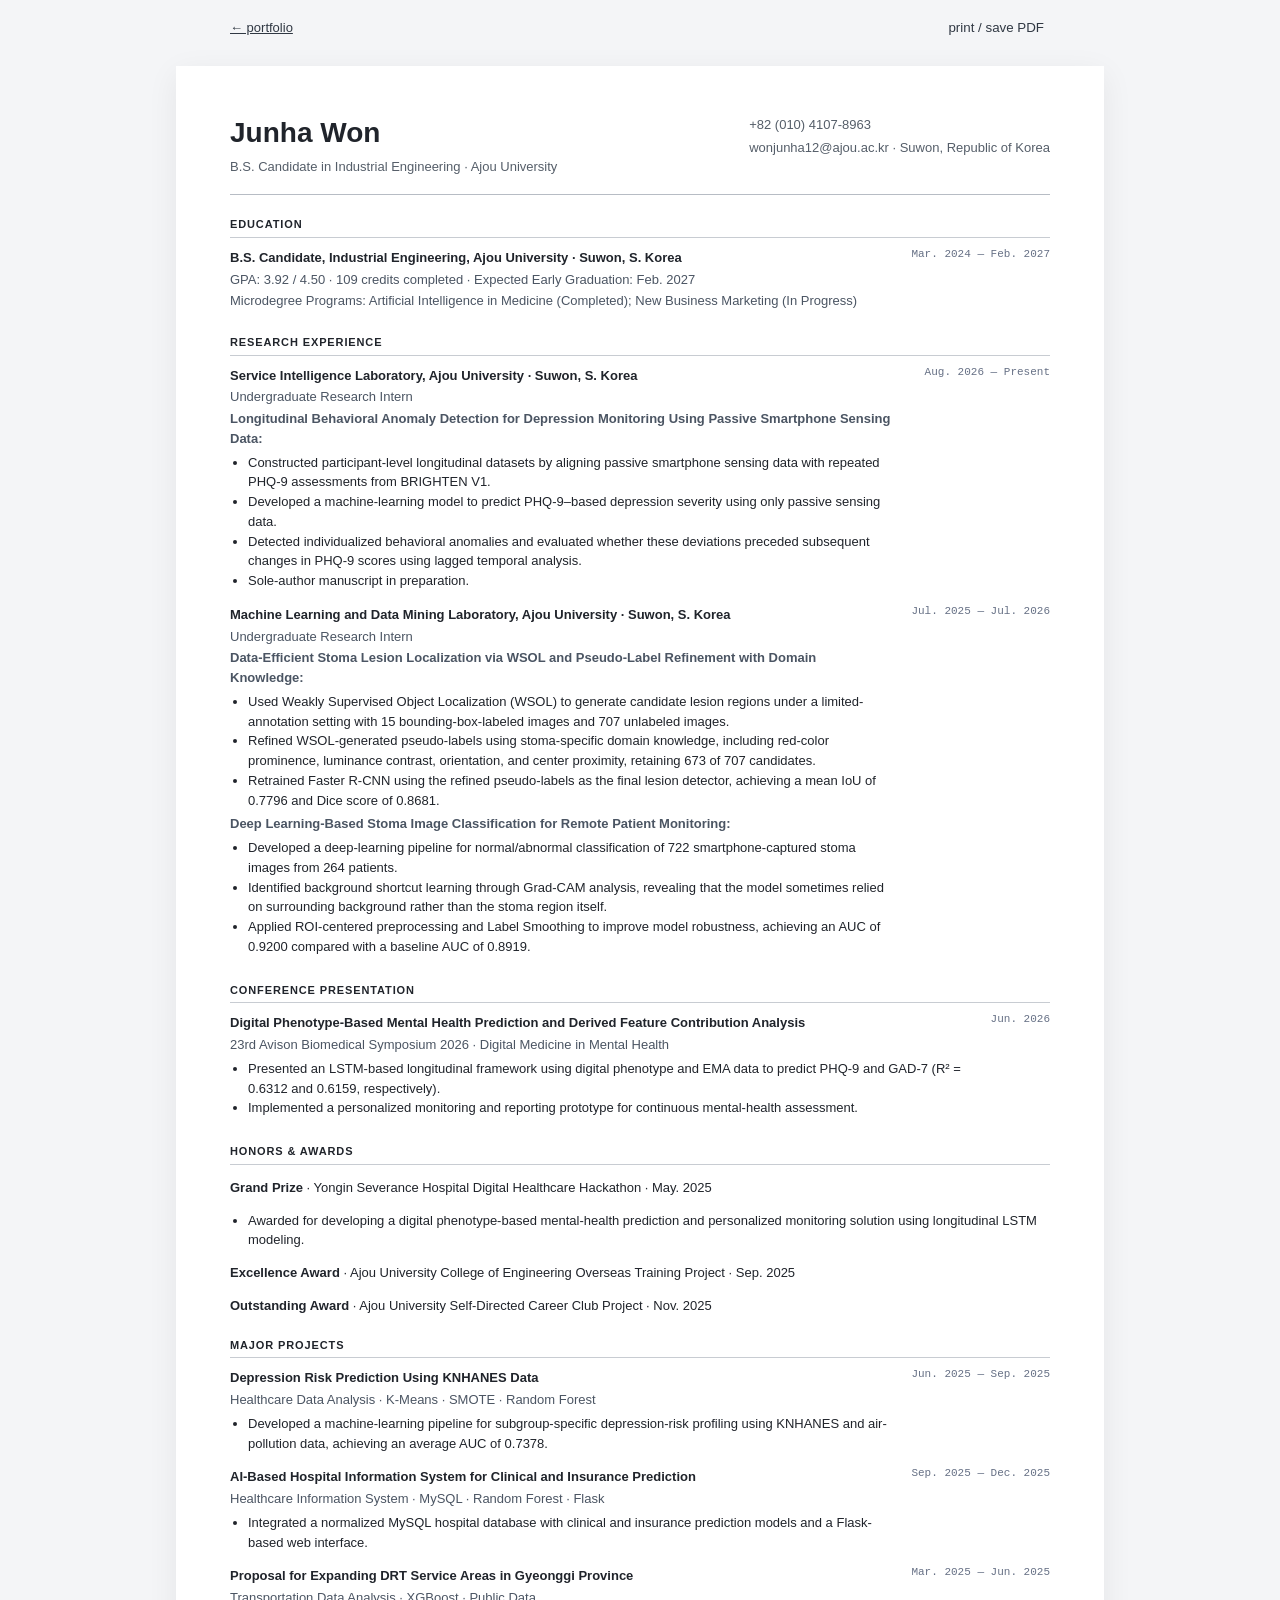
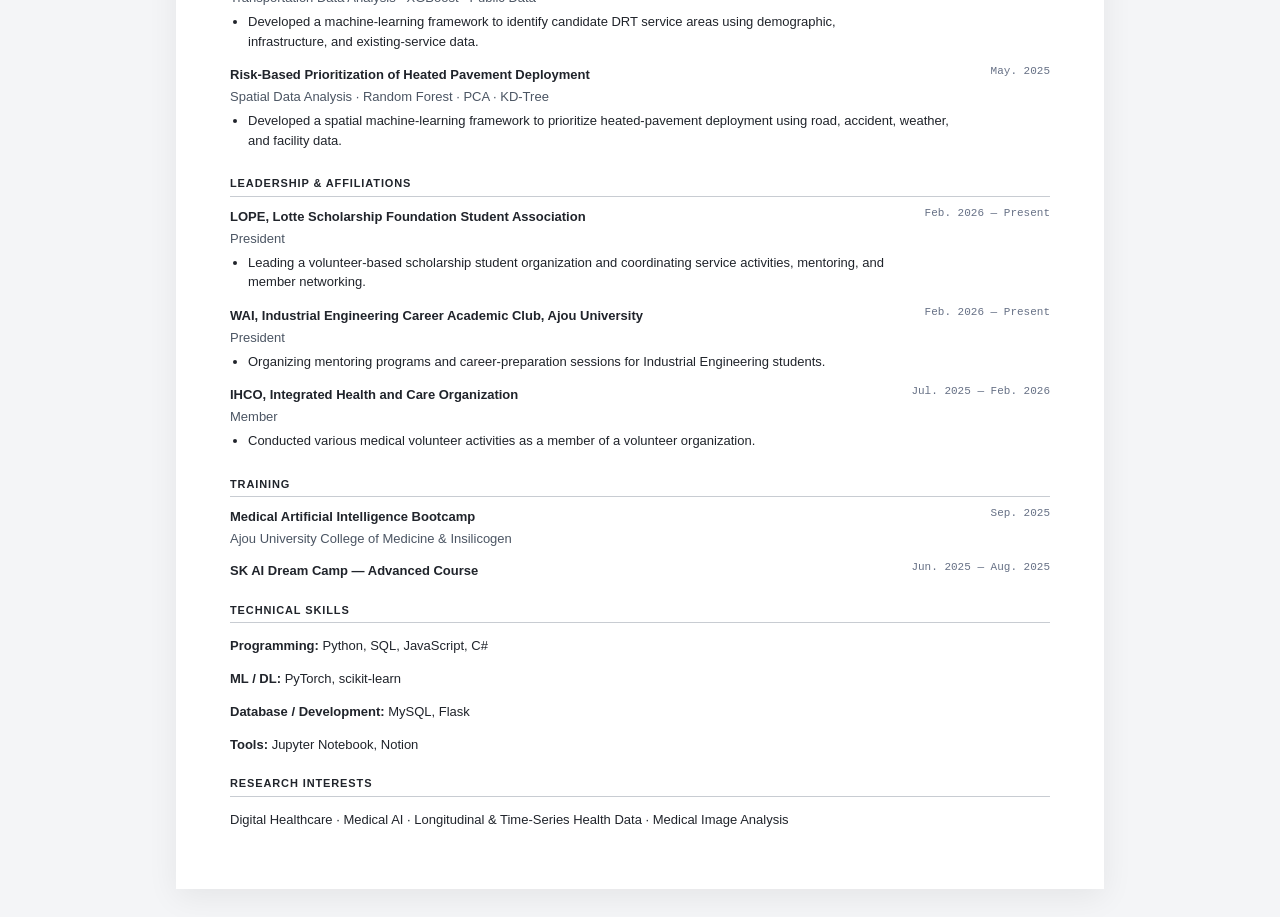
==== commit 6be32190: "Update CV to latest version" ====
--- a/cv.html
+++ b/cv.html
@@ -5,8 +5,8 @@
 <h2>CONFERENCE PRESENTATION</h2><div class="row"><div><h3>Digital Phenotype-Based Mental Health Prediction and Derived Feature Contribution Analysis</h3><p>23rd Avison Biomedical Symposium 2026 · Digital Medicine in Mental Health</p><ul><li>Presented an LSTM-based longitudinal framework using digital phenotype and EMA data to predict PHQ-9 and GAD-7 (R² = 0.6312 and 0.6159, respectively).</li><li>Implemented a personalized monitoring and reporting prototype for continuous mental-health assessment.</li></ul></div><span class="date">Jun. 2026</span></div>
 <h2>HONORS &amp; AWARDS</h2><p><strong>Grand Prize</strong> · Yongin Severance Hospital Digital Healthcare Hackathon · May. 2025</p><ul><li>Awarded for developing a digital phenotype-based mental-health prediction and personalized monitoring solution using longitudinal LSTM modeling.</li></ul><p><strong>Excellence Award</strong> · Ajou University College of Engineering Overseas Training Project · Sep. 2025</p><p><strong>Outstanding Award</strong> · Ajou University Self-Directed Career Club Project · Nov. 2025</p>
 <h2>MAJOR PROJECTS</h2><div class="row"><div><h3>Depression Risk Prediction Using KNHANES Data</h3><p>Healthcare Data Analysis · K-Means · SMOTE · Random Forest</p><ul><li>Developed a machine-learning pipeline for subgroup-specific depression-risk profiling using KNHANES and air-pollution data, achieving an average AUC of 0.7378.</li></ul></div><span class="date">Jun. 2025 — Sep. 2025</span></div><div class="row"><div><h3>AI-Based Hospital Information System for Clinical and Insurance Prediction</h3><p>Healthcare Information System · MySQL · Random Forest · Flask</p><ul><li>Integrated a normalized MySQL hospital database with clinical and insurance prediction models and a Flask-based web interface.</li></ul></div><span class="date">Sep. 2025 — Dec. 2025</span></div><div class="row"><div><h3>Proposal for Expanding DRT Service Areas in Gyeonggi Province</h3><p>Transportation Data Analysis · XGBoost · Public Data</p><ul><li>Developed a machine-learning framework to identify candidate DRT service areas using demographic, infrastructure, and existing-service data.</li></ul></div><span class="date">Mar. 2025 — Jun. 2025</span></div><div class="row"><div><h3>Risk-Based Prioritization of Heated Pavement Deployment</h3><p>Spatial Data Analysis · Random Forest · PCA · KD-Tree</p><ul><li>Developed a spatial machine-learning framework to prioritize heated-pavement deployment using road, accident, weather, and facility data.</li></ul></div><span class="date">May. 2025</span></div>
-<h2>LEADERSHIP</h2><div class="row"><div><h3>LOPE, Lotte Scholarship Foundation Student Association</h3><p>President</p><ul><li>Leading a volunteer-based scholarship student organization and coordinating service activities, mentoring, and member networking.</li></ul></div><span class="date">Feb. 2026 — Present</span></div><div class="row"><div><h3>WAI, Industrial Engineering Career Academic Club, Ajou University</h3><p>President</p><ul><li>Organizing mentoring programs and career-preparation sessions for Industrial Engineering students.</li></ul></div><span class="date">Feb. 2026 — Present</span></div>
+<h2>LEADERSHIP &amp; AFFILIATIONS</h2><div class="row"><div><h3>LOPE, Lotte Scholarship Foundation Student Association</h3><p>President</p><ul><li>Leading a volunteer-based scholarship student organization and coordinating service activities, mentoring, and member networking.</li></ul></div><span class="date">Feb. 2026 — Present</span></div><div class="row"><div><h3>WAI, Industrial Engineering Career Academic Club, Ajou University</h3><p>President</p><ul><li>Organizing mentoring programs and career-preparation sessions for Industrial Engineering students.</li></ul></div><span class="date">Feb. 2026 — Present</span></div><div class="row"><div><h3>IHCO, Integrated Health and Care Organization</h3><p>Member</p><ul><li>Conducted various medical volunteer activities as a member of a volunteer organization.</li></ul></div><span class="date">Jul. 2025 — Feb. 2026</span></div>
 <h2>TRAINING</h2><div class="row"><div><h3>Medical Artificial Intelligence Bootcamp</h3><p>Ajou University College of Medicine &amp; Insilicogen</p></div><span class="date">Sep. 2025</span></div><div class="row"><div><h3>SK AI Dream Camp — Advanced Course</h3></div><span class="date">Jun. 2025 — Aug. 2025</span></div>
-<h2>TECHNICAL SKILLS</h2><p><strong>Programming:</strong> Python, SQL, JavaScript, C#</p><p><strong>ML / DL:</strong> PyTorch, scikit-learn, XGBoost</p><p><strong>Database / Development:</strong> MySQL, Flask</p><p><strong>Tools:</strong> Jupyter Notebook, Notion</p>
+<h2>TECHNICAL SKILLS</h2><p><strong>Programming:</strong> Python, SQL, JavaScript, C#</p><p><strong>ML / DL:</strong> PyTorch, scikit-learn</p><p><strong>Database / Development:</strong> MySQL, Flask</p><p><strong>Tools:</strong> Jupyter Notebook, Notion</p>
 <h2>RESEARCH INTERESTS</h2><p>Digital Healthcare · Medical AI · Longitudinal &amp; Time-Series Health Data · Medical Image Analysis</p>
 </main></body></html>
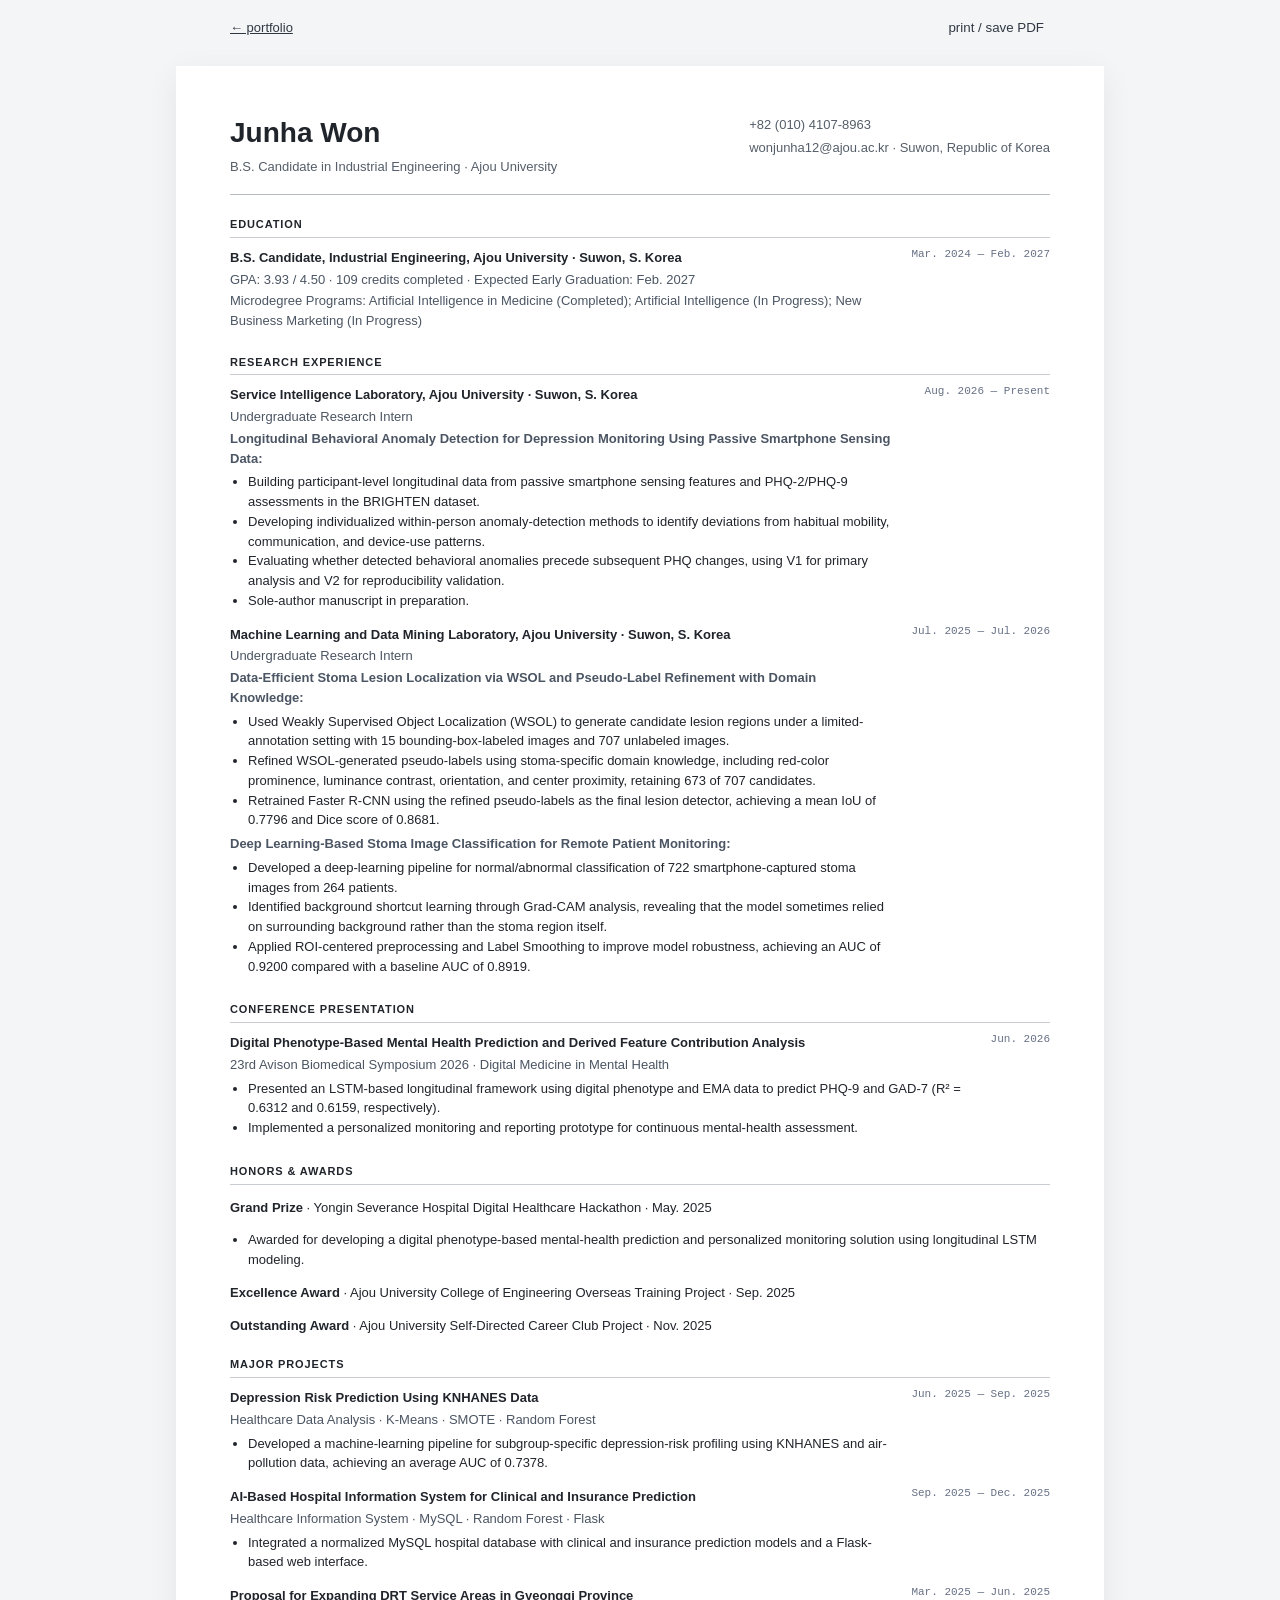
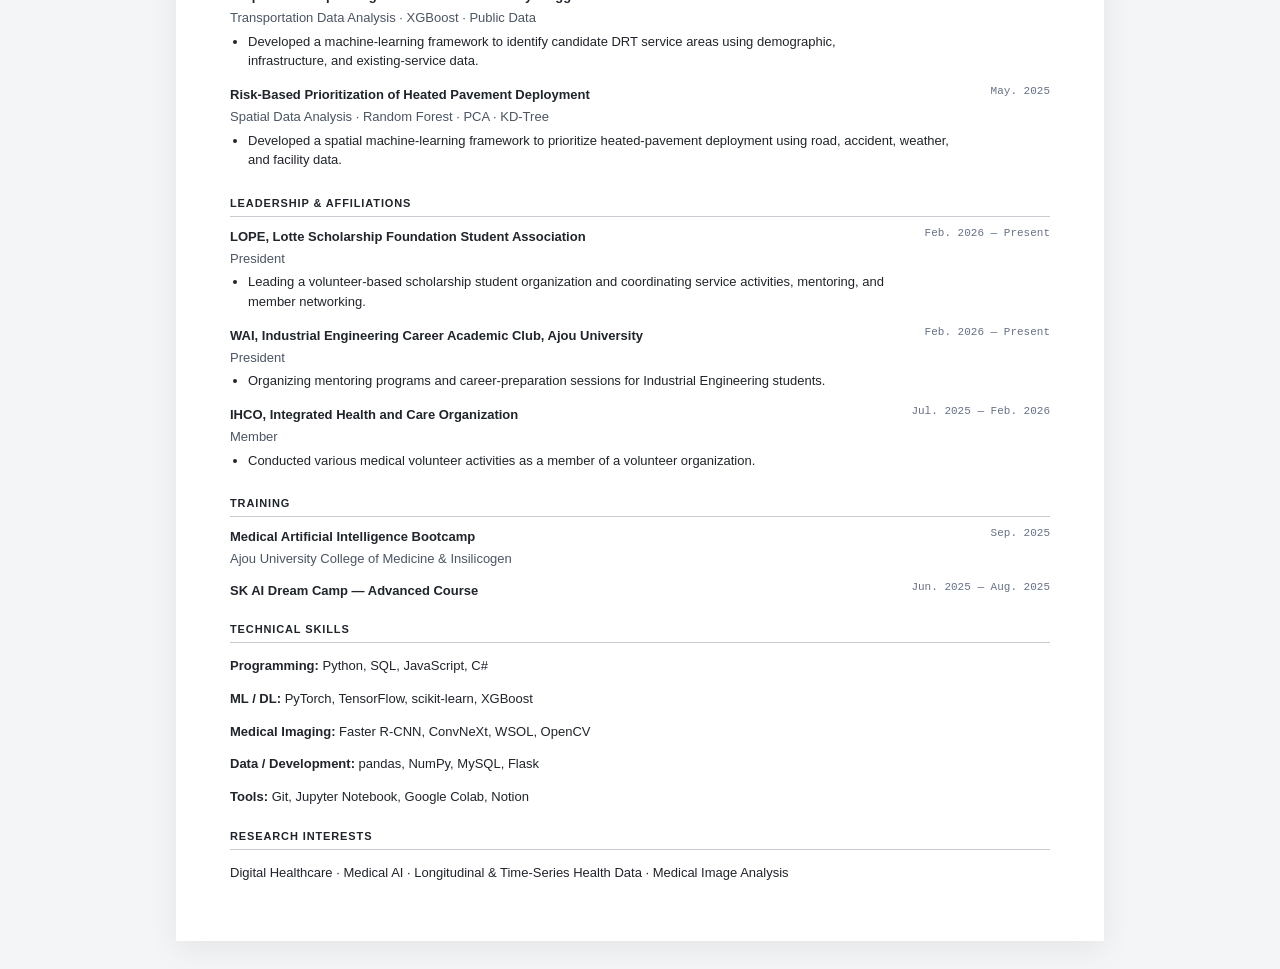
==== commit c8268486: "Sync web CV with current MINELAB CV and BRIGHTEN study" ====
--- a/cv.html
+++ b/cv.html
@@ -1,12 +1,12 @@
 <!doctype html><html lang="en"><head><meta charset="utf-8"><meta name="viewport" content="width=device-width,initial-scale=1"><title>Junha Won · CV</title><style>
 body{font:13px/1.52 Arial,sans-serif;color:#20242b;margin:0;background:#f4f5f7}.page{max-width:820px;margin:28px auto;background:#fff;padding:46px 54px;box-shadow:0 8px 30px #0001}.back{max-width:820px;margin:18px auto 0;display:flex;justify-content:space-between}.back a,.back button{border:0;background:none;color:#303843;cursor:pointer}.top{display:flex;justify-content:space-between;border-bottom:1px solid #b7bcc4;padding-bottom:14px}.top h1{font-size:28px;margin:0}.top p{margin:3px 0;color:#555e69}h2{font-size:11px;letter-spacing:.08em;color:#20242b;margin:21px 0 7px;border-bottom:1px solid #c8ccd2;padding-bottom:4px}.row{display:flex;justify-content:space-between;gap:24px;margin:10px 0}.row h3{font-size:13px;margin:0}.row p{margin:2px 0;color:#4b5563}.date{font:11px monospace;color:#667085;white-space:nowrap}ul{margin:4px 0;padding-left:18px}.project-title{font-weight:700;margin-top:7px}.projects li{margin:3px 0}.stack{display:flex;flex-wrap:wrap;gap:8px}.stack span{font-size:12px}.stack span:not(:last-child)::after{content:' · ';color:#888;margin-left:8px}@media(max-width:700px){body{background:#fff}.page{margin:0;padding:25px 20px;box-shadow:none}.top,.row{display:block}.date{display:block;margin-top:4px}.back{padding:0 20px}}@media print{body{background:#fff}.back{display:none}.page{margin:0;box-shadow:none}}</style></head><body><div class="back"><a href="./index.html">← portfolio</a><button onclick="print()">print / save PDF</button></div><main class="page"><header class="top"><div><h1>Junha Won</h1><p>B.S. Candidate in Industrial Engineering · Ajou University</p></div><div><p>+82 (010) 4107-8963</p><p>wonjunha12@ajou.ac.kr · Suwon, Republic of Korea</p></div></header>
-<h2>EDUCATION</h2><div class="row"><div><h3>B.S. Candidate, Industrial Engineering, Ajou University · Suwon, S. Korea</h3><p>GPA: 3.92 / 4.50 · 109 credits completed · Expected Early Graduation: Feb. 2027</p><p>Microdegree Programs: Artificial Intelligence in Medicine (Completed); New Business Marketing (In Progress)</p></div><span class="date">Mar. 2024 — Feb. 2027</span></div>
-<h2>RESEARCH EXPERIENCE</h2><div class="row"><div><h3>Service Intelligence Laboratory, Ajou University · Suwon, S. Korea</h3><p>Undergraduate Research Intern</p><p class="project-title">Longitudinal Behavioral Anomaly Detection for Depression Monitoring Using Passive Smartphone Sensing Data:</p><ul><li>Constructed participant-level longitudinal datasets by aligning passive smartphone sensing data with repeated PHQ-9 assessments from BRIGHTEN V1.</li><li>Developed a machine-learning model to predict PHQ-9–based depression severity using only passive sensing data.</li><li>Detected individualized behavioral anomalies and evaluated whether these deviations preceded subsequent changes in PHQ-9 scores using lagged temporal analysis.</li><li>Sole-author manuscript in preparation.</li></ul></div><span class="date">Aug. 2026 — Present</span></div><div class="row"><div><h3>Machine Learning and Data Mining Laboratory, Ajou University · Suwon, S. Korea</h3><p>Undergraduate Research Intern</p><p class="project-title">Data-Efficient Stoma Lesion Localization via WSOL and Pseudo-Label Refinement with Domain Knowledge:</p><ul><li>Used Weakly Supervised Object Localization (WSOL) to generate candidate lesion regions under a limited-annotation setting with 15 bounding-box-labeled images and 707 unlabeled images.</li><li>Refined WSOL-generated pseudo-labels using stoma-specific domain knowledge, including red-color prominence, luminance contrast, orientation, and center proximity, retaining 673 of 707 candidates.</li><li>Retrained Faster R-CNN using the refined pseudo-labels as the final lesion detector, achieving a mean IoU of 0.7796 and Dice score of 0.8681.</li></ul><p class="project-title">Deep Learning-Based Stoma Image Classification for Remote Patient Monitoring:</p><ul><li>Developed a deep-learning pipeline for normal/abnormal classification of 722 smartphone-captured stoma images from 264 patients.</li><li>Identified background shortcut learning through Grad-CAM analysis, revealing that the model sometimes relied on surrounding background rather than the stoma region itself.</li><li>Applied ROI-centered preprocessing and Label Smoothing to improve model robustness, achieving an AUC of 0.9200 compared with a baseline AUC of 0.8919.</li></ul></div><span class="date">Jul. 2025 — Jul. 2026</span></div>
+<h2>EDUCATION</h2><div class="row"><div><h3>B.S. Candidate, Industrial Engineering, Ajou University · Suwon, S. Korea</h3><p>GPA: 3.93 / 4.50 · 109 credits completed · Expected Early Graduation: Feb. 2027</p><p>Microdegree Programs: Artificial Intelligence in Medicine (Completed); Artificial Intelligence (In Progress); New Business Marketing (In Progress)</p></div><span class="date">Mar. 2024 — Feb. 2027</span></div>
+<h2>RESEARCH EXPERIENCE</h2><div class="row"><div><h3>Service Intelligence Laboratory, Ajou University · Suwon, S. Korea</h3><p>Undergraduate Research Intern</p><p class="project-title">Longitudinal Behavioral Anomaly Detection for Depression Monitoring Using Passive Smartphone Sensing Data:</p><ul><li>Building participant-level longitudinal data from passive smartphone sensing features and PHQ-2/PHQ-9 assessments in the BRIGHTEN dataset.</li><li>Developing individualized within-person anomaly-detection methods to identify deviations from habitual mobility, communication, and device-use patterns.</li><li>Evaluating whether detected behavioral anomalies precede subsequent PHQ changes, using V1 for primary analysis and V2 for reproducibility validation.</li><li>Sole-author manuscript in preparation.</li></ul></div><span class="date">Aug. 2026 — Present</span></div><div class="row"><div><h3>Machine Learning and Data Mining Laboratory, Ajou University · Suwon, S. Korea</h3><p>Undergraduate Research Intern</p><p class="project-title">Data-Efficient Stoma Lesion Localization via WSOL and Pseudo-Label Refinement with Domain Knowledge:</p><ul><li>Used Weakly Supervised Object Localization (WSOL) to generate candidate lesion regions under a limited-annotation setting with 15 bounding-box-labeled images and 707 unlabeled images.</li><li>Refined WSOL-generated pseudo-labels using stoma-specific domain knowledge, including red-color prominence, luminance contrast, orientation, and center proximity, retaining 673 of 707 candidates.</li><li>Retrained Faster R-CNN using the refined pseudo-labels as the final lesion detector, achieving a mean IoU of 0.7796 and Dice score of 0.8681.</li></ul><p class="project-title">Deep Learning-Based Stoma Image Classification for Remote Patient Monitoring:</p><ul><li>Developed a deep-learning pipeline for normal/abnormal classification of 722 smartphone-captured stoma images from 264 patients.</li><li>Identified background shortcut learning through Grad-CAM analysis, revealing that the model sometimes relied on surrounding background rather than the stoma region itself.</li><li>Applied ROI-centered preprocessing and Label Smoothing to improve model robustness, achieving an AUC of 0.9200 compared with a baseline AUC of 0.8919.</li></ul></div><span class="date">Jul. 2025 — Jul. 2026</span></div>
 <h2>CONFERENCE PRESENTATION</h2><div class="row"><div><h3>Digital Phenotype-Based Mental Health Prediction and Derived Feature Contribution Analysis</h3><p>23rd Avison Biomedical Symposium 2026 · Digital Medicine in Mental Health</p><ul><li>Presented an LSTM-based longitudinal framework using digital phenotype and EMA data to predict PHQ-9 and GAD-7 (R² = 0.6312 and 0.6159, respectively).</li><li>Implemented a personalized monitoring and reporting prototype for continuous mental-health assessment.</li></ul></div><span class="date">Jun. 2026</span></div>
 <h2>HONORS &amp; AWARDS</h2><p><strong>Grand Prize</strong> · Yongin Severance Hospital Digital Healthcare Hackathon · May. 2025</p><ul><li>Awarded for developing a digital phenotype-based mental-health prediction and personalized monitoring solution using longitudinal LSTM modeling.</li></ul><p><strong>Excellence Award</strong> · Ajou University College of Engineering Overseas Training Project · Sep. 2025</p><p><strong>Outstanding Award</strong> · Ajou University Self-Directed Career Club Project · Nov. 2025</p>
 <h2>MAJOR PROJECTS</h2><div class="row"><div><h3>Depression Risk Prediction Using KNHANES Data</h3><p>Healthcare Data Analysis · K-Means · SMOTE · Random Forest</p><ul><li>Developed a machine-learning pipeline for subgroup-specific depression-risk profiling using KNHANES and air-pollution data, achieving an average AUC of 0.7378.</li></ul></div><span class="date">Jun. 2025 — Sep. 2025</span></div><div class="row"><div><h3>AI-Based Hospital Information System for Clinical and Insurance Prediction</h3><p>Healthcare Information System · MySQL · Random Forest · Flask</p><ul><li>Integrated a normalized MySQL hospital database with clinical and insurance prediction models and a Flask-based web interface.</li></ul></div><span class="date">Sep. 2025 — Dec. 2025</span></div><div class="row"><div><h3>Proposal for Expanding DRT Service Areas in Gyeonggi Province</h3><p>Transportation Data Analysis · XGBoost · Public Data</p><ul><li>Developed a machine-learning framework to identify candidate DRT service areas using demographic, infrastructure, and existing-service data.</li></ul></div><span class="date">Mar. 2025 — Jun. 2025</span></div><div class="row"><div><h3>Risk-Based Prioritization of Heated Pavement Deployment</h3><p>Spatial Data Analysis · Random Forest · PCA · KD-Tree</p><ul><li>Developed a spatial machine-learning framework to prioritize heated-pavement deployment using road, accident, weather, and facility data.</li></ul></div><span class="date">May. 2025</span></div>
 <h2>LEADERSHIP &amp; AFFILIATIONS</h2><div class="row"><div><h3>LOPE, Lotte Scholarship Foundation Student Association</h3><p>President</p><ul><li>Leading a volunteer-based scholarship student organization and coordinating service activities, mentoring, and member networking.</li></ul></div><span class="date">Feb. 2026 — Present</span></div><div class="row"><div><h3>WAI, Industrial Engineering Career Academic Club, Ajou University</h3><p>President</p><ul><li>Organizing mentoring programs and career-preparation sessions for Industrial Engineering students.</li></ul></div><span class="date">Feb. 2026 — Present</span></div><div class="row"><div><h3>IHCO, Integrated Health and Care Organization</h3><p>Member</p><ul><li>Conducted various medical volunteer activities as a member of a volunteer organization.</li></ul></div><span class="date">Jul. 2025 — Feb. 2026</span></div>
 <h2>TRAINING</h2><div class="row"><div><h3>Medical Artificial Intelligence Bootcamp</h3><p>Ajou University College of Medicine &amp; Insilicogen</p></div><span class="date">Sep. 2025</span></div><div class="row"><div><h3>SK AI Dream Camp — Advanced Course</h3></div><span class="date">Jun. 2025 — Aug. 2025</span></div>
-<h2>TECHNICAL SKILLS</h2><p><strong>Programming:</strong> Python, SQL, JavaScript, C#</p><p><strong>ML / DL:</strong> PyTorch, scikit-learn</p><p><strong>Database / Development:</strong> MySQL, Flask</p><p><strong>Tools:</strong> Jupyter Notebook, Notion</p>
+<h2>TECHNICAL SKILLS</h2><p><strong>Programming:</strong> Python, SQL, JavaScript, C#</p><p><strong>ML / DL:</strong> PyTorch, TensorFlow, scikit-learn, XGBoost</p><p><strong>Medical Imaging:</strong> Faster R-CNN, ConvNeXt, WSOL, OpenCV</p><p><strong>Data / Development:</strong> pandas, NumPy, MySQL, Flask</p><p><strong>Tools:</strong> Git, Jupyter Notebook, Google Colab, Notion</p>
 <h2>RESEARCH INTERESTS</h2><p>Digital Healthcare · Medical AI · Longitudinal &amp; Time-Series Health Data · Medical Image Analysis</p>
 </main></body></html>
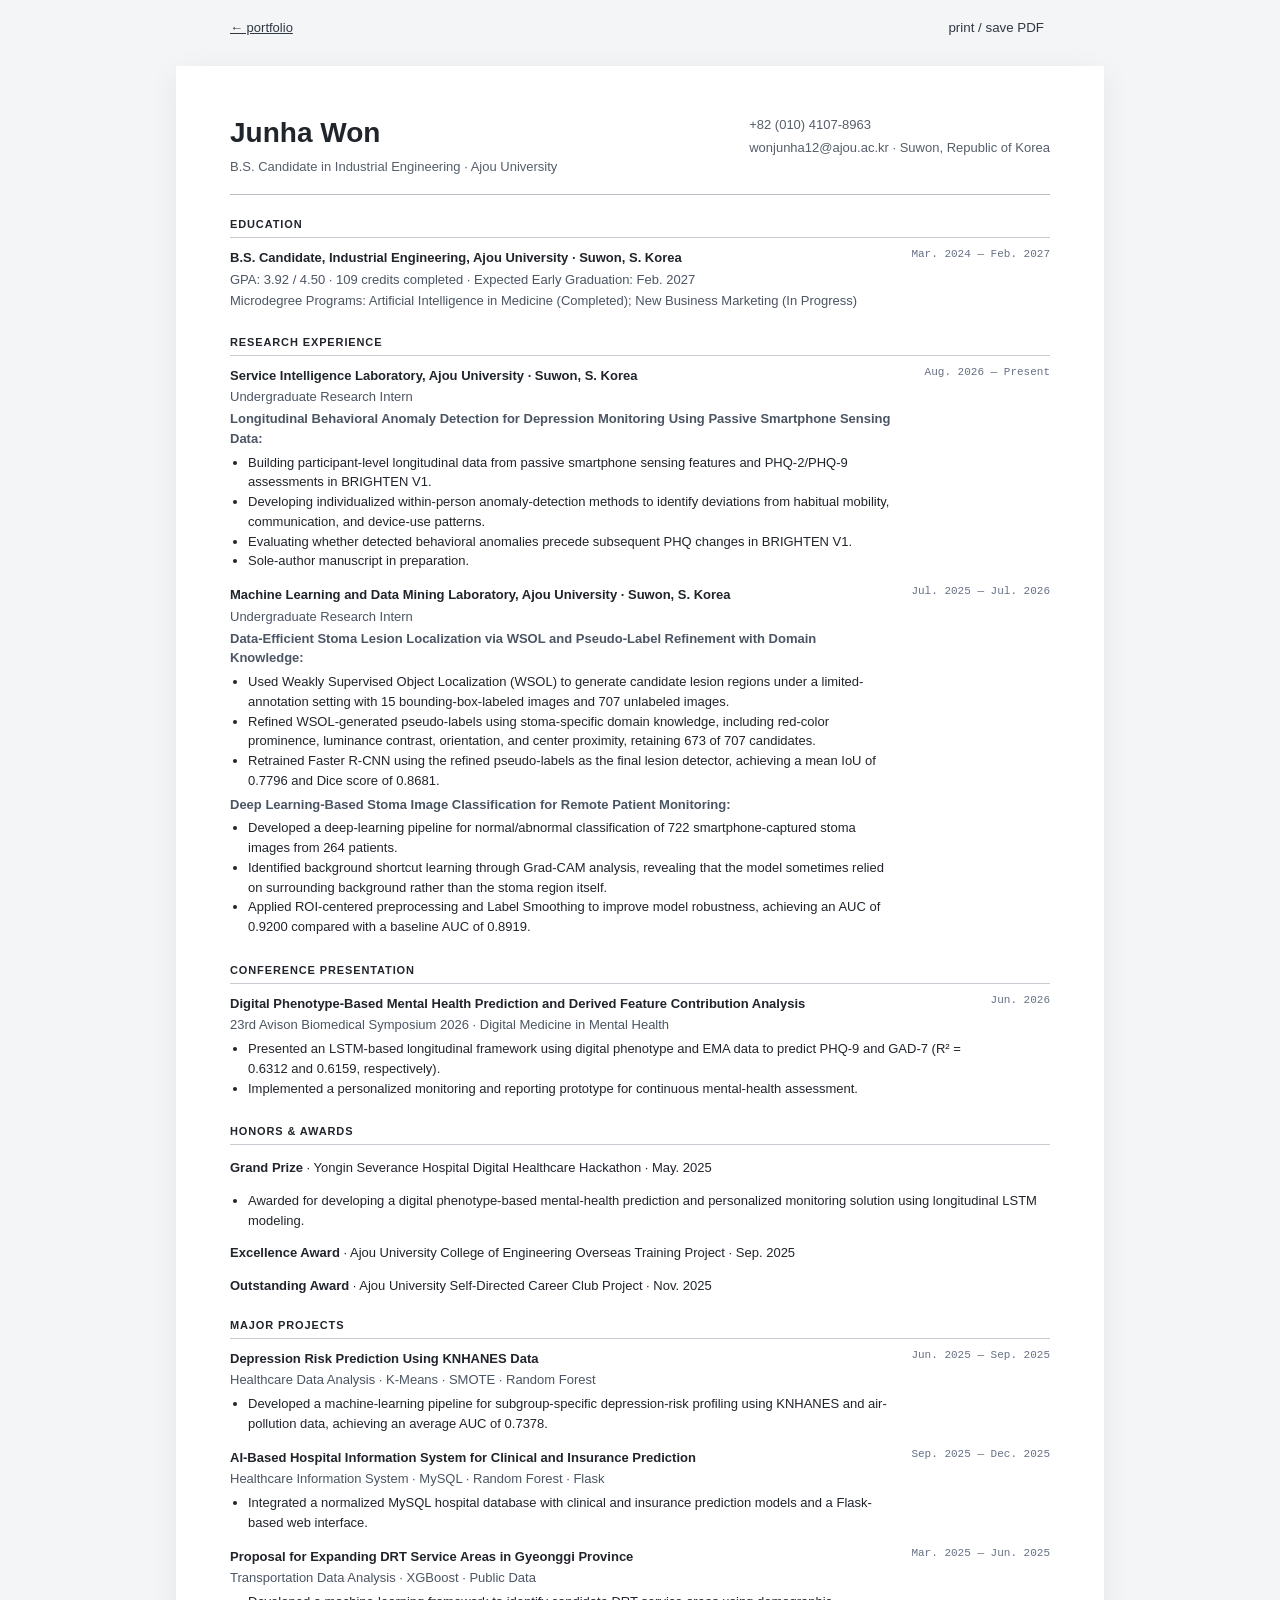
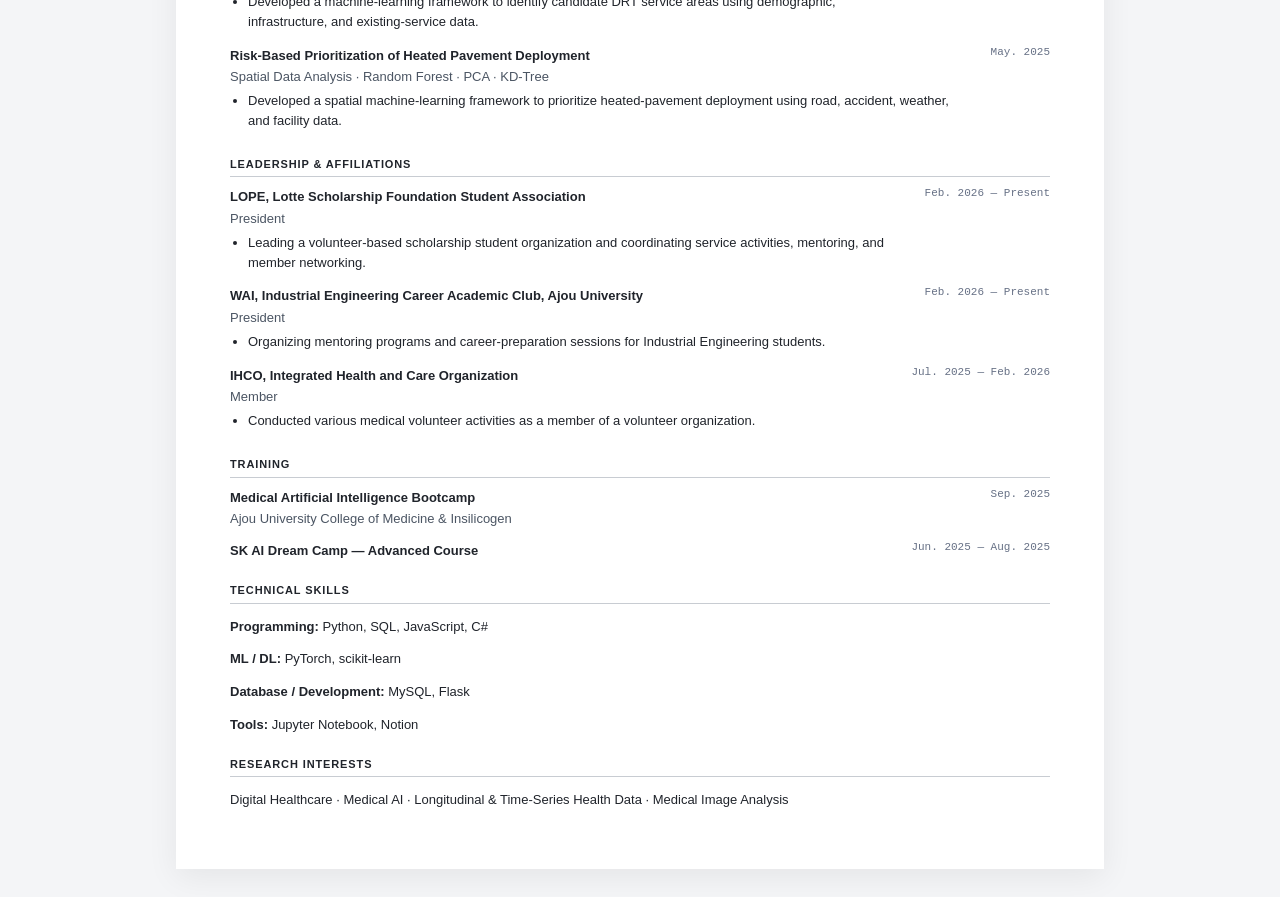
==== commit b5d25f20: "Restore original CV GPA, microdegree, and concise skills" ====
--- a/cv.html
+++ b/cv.html
@@ -1,12 +1,12 @@
 <!doctype html><html lang="en"><head><meta charset="utf-8"><meta name="viewport" content="width=device-width,initial-scale=1"><title>Junha Won · CV</title><style>
 body{font:13px/1.52 Arial,sans-serif;color:#20242b;margin:0;background:#f4f5f7}.page{max-width:820px;margin:28px auto;background:#fff;padding:46px 54px;box-shadow:0 8px 30px #0001}.back{max-width:820px;margin:18px auto 0;display:flex;justify-content:space-between}.back a,.back button{border:0;background:none;color:#303843;cursor:pointer}.top{display:flex;justify-content:space-between;border-bottom:1px solid #b7bcc4;padding-bottom:14px}.top h1{font-size:28px;margin:0}.top p{margin:3px 0;color:#555e69}h2{font-size:11px;letter-spacing:.08em;color:#20242b;margin:21px 0 7px;border-bottom:1px solid #c8ccd2;padding-bottom:4px}.row{display:flex;justify-content:space-between;gap:24px;margin:10px 0}.row h3{font-size:13px;margin:0}.row p{margin:2px 0;color:#4b5563}.date{font:11px monospace;color:#667085;white-space:nowrap}ul{margin:4px 0;padding-left:18px}.project-title{font-weight:700;margin-top:7px}.projects li{margin:3px 0}.stack{display:flex;flex-wrap:wrap;gap:8px}.stack span{font-size:12px}.stack span:not(:last-child)::after{content:' · ';color:#888;margin-left:8px}@media(max-width:700px){body{background:#fff}.page{margin:0;padding:25px 20px;box-shadow:none}.top,.row{display:block}.date{display:block;margin-top:4px}.back{padding:0 20px}}@media print{body{background:#fff}.back{display:none}.page{margin:0;box-shadow:none}}</style></head><body><div class="back"><a href="./index.html">← portfolio</a><button onclick="print()">print / save PDF</button></div><main class="page"><header class="top"><div><h1>Junha Won</h1><p>B.S. Candidate in Industrial Engineering · Ajou University</p></div><div><p>+82 (010) 4107-8963</p><p>wonjunha12@ajou.ac.kr · Suwon, Republic of Korea</p></div></header>
-<h2>EDUCATION</h2><div class="row"><div><h3>B.S. Candidate, Industrial Engineering, Ajou University · Suwon, S. Korea</h3><p>GPA: 3.93 / 4.50 · 109 credits completed · Expected Early Graduation: Feb. 2027</p><p>Microdegree Programs: Artificial Intelligence in Medicine (Completed); Artificial Intelligence (In Progress); New Business Marketing (In Progress)</p></div><span class="date">Mar. 2024 — Feb. 2027</span></div>
-<h2>RESEARCH EXPERIENCE</h2><div class="row"><div><h3>Service Intelligence Laboratory, Ajou University · Suwon, S. Korea</h3><p>Undergraduate Research Intern</p><p class="project-title">Longitudinal Behavioral Anomaly Detection for Depression Monitoring Using Passive Smartphone Sensing Data:</p><ul><li>Building participant-level longitudinal data from passive smartphone sensing features and PHQ-2/PHQ-9 assessments in the BRIGHTEN dataset.</li><li>Developing individualized within-person anomaly-detection methods to identify deviations from habitual mobility, communication, and device-use patterns.</li><li>Evaluating whether detected behavioral anomalies precede subsequent PHQ changes, using V1 for primary analysis and V2 for reproducibility validation.</li><li>Sole-author manuscript in preparation.</li></ul></div><span class="date">Aug. 2026 — Present</span></div><div class="row"><div><h3>Machine Learning and Data Mining Laboratory, Ajou University · Suwon, S. Korea</h3><p>Undergraduate Research Intern</p><p class="project-title">Data-Efficient Stoma Lesion Localization via WSOL and Pseudo-Label Refinement with Domain Knowledge:</p><ul><li>Used Weakly Supervised Object Localization (WSOL) to generate candidate lesion regions under a limited-annotation setting with 15 bounding-box-labeled images and 707 unlabeled images.</li><li>Refined WSOL-generated pseudo-labels using stoma-specific domain knowledge, including red-color prominence, luminance contrast, orientation, and center proximity, retaining 673 of 707 candidates.</li><li>Retrained Faster R-CNN using the refined pseudo-labels as the final lesion detector, achieving a mean IoU of 0.7796 and Dice score of 0.8681.</li></ul><p class="project-title">Deep Learning-Based Stoma Image Classification for Remote Patient Monitoring:</p><ul><li>Developed a deep-learning pipeline for normal/abnormal classification of 722 smartphone-captured stoma images from 264 patients.</li><li>Identified background shortcut learning through Grad-CAM analysis, revealing that the model sometimes relied on surrounding background rather than the stoma region itself.</li><li>Applied ROI-centered preprocessing and Label Smoothing to improve model robustness, achieving an AUC of 0.9200 compared with a baseline AUC of 0.8919.</li></ul></div><span class="date">Jul. 2025 — Jul. 2026</span></div>
+<h2>EDUCATION</h2><div class="row"><div><h3>B.S. Candidate, Industrial Engineering, Ajou University · Suwon, S. Korea</h3><p>GPA: 3.92 / 4.50 · 109 credits completed · Expected Early Graduation: Feb. 2027</p><p>Microdegree Programs: Artificial Intelligence in Medicine (Completed); New Business Marketing (In Progress)</p></div><span class="date">Mar. 2024 — Feb. 2027</span></div>
+<h2>RESEARCH EXPERIENCE</h2><div class="row"><div><h3>Service Intelligence Laboratory, Ajou University · Suwon, S. Korea</h3><p>Undergraduate Research Intern</p><p class="project-title">Longitudinal Behavioral Anomaly Detection for Depression Monitoring Using Passive Smartphone Sensing Data:</p><ul><li>Building participant-level longitudinal data from passive smartphone sensing features and PHQ-2/PHQ-9 assessments in BRIGHTEN V1.</li><li>Developing individualized within-person anomaly-detection methods to identify deviations from habitual mobility, communication, and device-use patterns.</li><li>Evaluating whether detected behavioral anomalies precede subsequent PHQ changes in BRIGHTEN V1.</li><li>Sole-author manuscript in preparation.</li></ul></div><span class="date">Aug. 2026 — Present</span></div><div class="row"><div><h3>Machine Learning and Data Mining Laboratory, Ajou University · Suwon, S. Korea</h3><p>Undergraduate Research Intern</p><p class="project-title">Data-Efficient Stoma Lesion Localization via WSOL and Pseudo-Label Refinement with Domain Knowledge:</p><ul><li>Used Weakly Supervised Object Localization (WSOL) to generate candidate lesion regions under a limited-annotation setting with 15 bounding-box-labeled images and 707 unlabeled images.</li><li>Refined WSOL-generated pseudo-labels using stoma-specific domain knowledge, including red-color prominence, luminance contrast, orientation, and center proximity, retaining 673 of 707 candidates.</li><li>Retrained Faster R-CNN using the refined pseudo-labels as the final lesion detector, achieving a mean IoU of 0.7796 and Dice score of 0.8681.</li></ul><p class="project-title">Deep Learning-Based Stoma Image Classification for Remote Patient Monitoring:</p><ul><li>Developed a deep-learning pipeline for normal/abnormal classification of 722 smartphone-captured stoma images from 264 patients.</li><li>Identified background shortcut learning through Grad-CAM analysis, revealing that the model sometimes relied on surrounding background rather than the stoma region itself.</li><li>Applied ROI-centered preprocessing and Label Smoothing to improve model robustness, achieving an AUC of 0.9200 compared with a baseline AUC of 0.8919.</li></ul></div><span class="date">Jul. 2025 — Jul. 2026</span></div>
 <h2>CONFERENCE PRESENTATION</h2><div class="row"><div><h3>Digital Phenotype-Based Mental Health Prediction and Derived Feature Contribution Analysis</h3><p>23rd Avison Biomedical Symposium 2026 · Digital Medicine in Mental Health</p><ul><li>Presented an LSTM-based longitudinal framework using digital phenotype and EMA data to predict PHQ-9 and GAD-7 (R² = 0.6312 and 0.6159, respectively).</li><li>Implemented a personalized monitoring and reporting prototype for continuous mental-health assessment.</li></ul></div><span class="date">Jun. 2026</span></div>
 <h2>HONORS &amp; AWARDS</h2><p><strong>Grand Prize</strong> · Yongin Severance Hospital Digital Healthcare Hackathon · May. 2025</p><ul><li>Awarded for developing a digital phenotype-based mental-health prediction and personalized monitoring solution using longitudinal LSTM modeling.</li></ul><p><strong>Excellence Award</strong> · Ajou University College of Engineering Overseas Training Project · Sep. 2025</p><p><strong>Outstanding Award</strong> · Ajou University Self-Directed Career Club Project · Nov. 2025</p>
 <h2>MAJOR PROJECTS</h2><div class="row"><div><h3>Depression Risk Prediction Using KNHANES Data</h3><p>Healthcare Data Analysis · K-Means · SMOTE · Random Forest</p><ul><li>Developed a machine-learning pipeline for subgroup-specific depression-risk profiling using KNHANES and air-pollution data, achieving an average AUC of 0.7378.</li></ul></div><span class="date">Jun. 2025 — Sep. 2025</span></div><div class="row"><div><h3>AI-Based Hospital Information System for Clinical and Insurance Prediction</h3><p>Healthcare Information System · MySQL · Random Forest · Flask</p><ul><li>Integrated a normalized MySQL hospital database with clinical and insurance prediction models and a Flask-based web interface.</li></ul></div><span class="date">Sep. 2025 — Dec. 2025</span></div><div class="row"><div><h3>Proposal for Expanding DRT Service Areas in Gyeonggi Province</h3><p>Transportation Data Analysis · XGBoost · Public Data</p><ul><li>Developed a machine-learning framework to identify candidate DRT service areas using demographic, infrastructure, and existing-service data.</li></ul></div><span class="date">Mar. 2025 — Jun. 2025</span></div><div class="row"><div><h3>Risk-Based Prioritization of Heated Pavement Deployment</h3><p>Spatial Data Analysis · Random Forest · PCA · KD-Tree</p><ul><li>Developed a spatial machine-learning framework to prioritize heated-pavement deployment using road, accident, weather, and facility data.</li></ul></div><span class="date">May. 2025</span></div>
 <h2>LEADERSHIP &amp; AFFILIATIONS</h2><div class="row"><div><h3>LOPE, Lotte Scholarship Foundation Student Association</h3><p>President</p><ul><li>Leading a volunteer-based scholarship student organization and coordinating service activities, mentoring, and member networking.</li></ul></div><span class="date">Feb. 2026 — Present</span></div><div class="row"><div><h3>WAI, Industrial Engineering Career Academic Club, Ajou University</h3><p>President</p><ul><li>Organizing mentoring programs and career-preparation sessions for Industrial Engineering students.</li></ul></div><span class="date">Feb. 2026 — Present</span></div><div class="row"><div><h3>IHCO, Integrated Health and Care Organization</h3><p>Member</p><ul><li>Conducted various medical volunteer activities as a member of a volunteer organization.</li></ul></div><span class="date">Jul. 2025 — Feb. 2026</span></div>
 <h2>TRAINING</h2><div class="row"><div><h3>Medical Artificial Intelligence Bootcamp</h3><p>Ajou University College of Medicine &amp; Insilicogen</p></div><span class="date">Sep. 2025</span></div><div class="row"><div><h3>SK AI Dream Camp — Advanced Course</h3></div><span class="date">Jun. 2025 — Aug. 2025</span></div>
-<h2>TECHNICAL SKILLS</h2><p><strong>Programming:</strong> Python, SQL, JavaScript, C#</p><p><strong>ML / DL:</strong> PyTorch, TensorFlow, scikit-learn, XGBoost</p><p><strong>Medical Imaging:</strong> Faster R-CNN, ConvNeXt, WSOL, OpenCV</p><p><strong>Data / Development:</strong> pandas, NumPy, MySQL, Flask</p><p><strong>Tools:</strong> Git, Jupyter Notebook, Google Colab, Notion</p>
+<h2>TECHNICAL SKILLS</h2><p><strong>Programming:</strong> Python, SQL, JavaScript, C#</p><p><strong>ML / DL:</strong> PyTorch, scikit-learn</p><p><strong>Database / Development:</strong> MySQL, Flask</p><p><strong>Tools:</strong> Jupyter Notebook, Notion</p>
 <h2>RESEARCH INTERESTS</h2><p>Digital Healthcare · Medical AI · Longitudinal &amp; Time-Series Health Data · Medical Image Analysis</p>
 </main></body></html>
